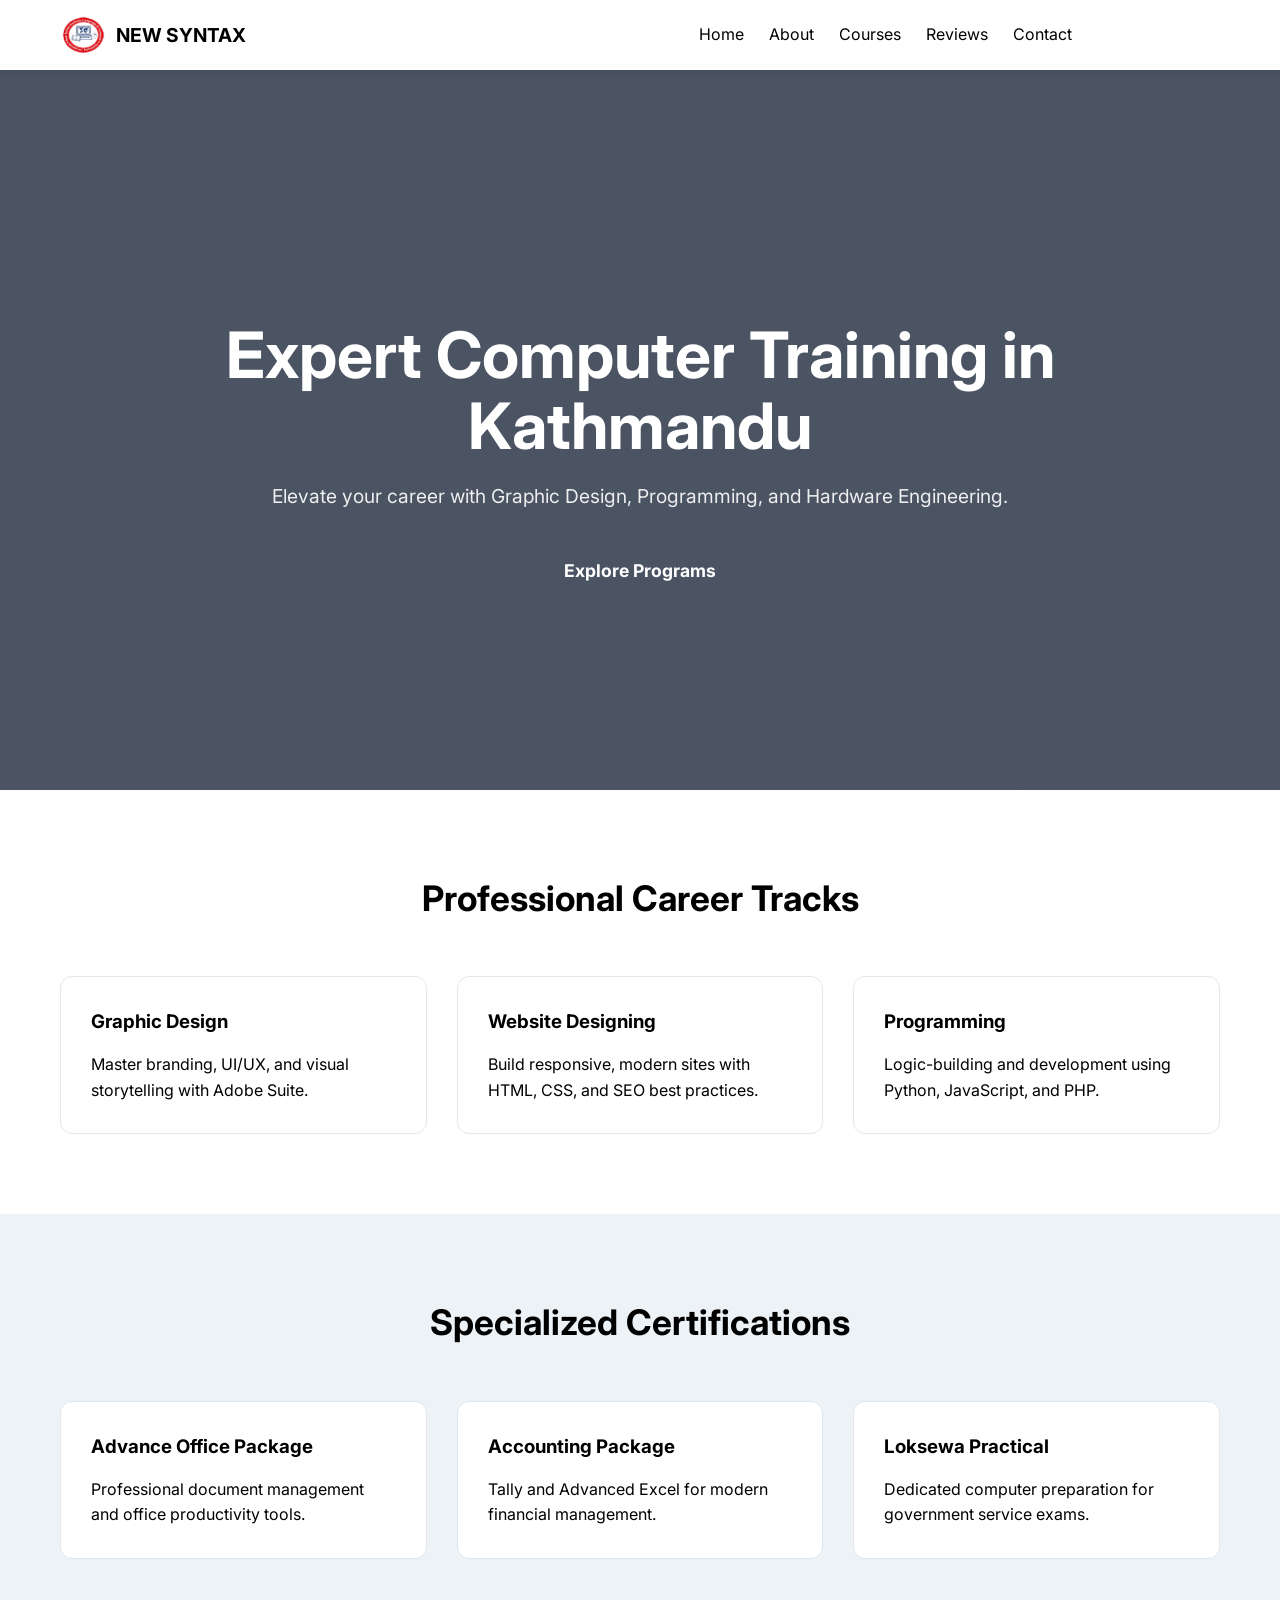
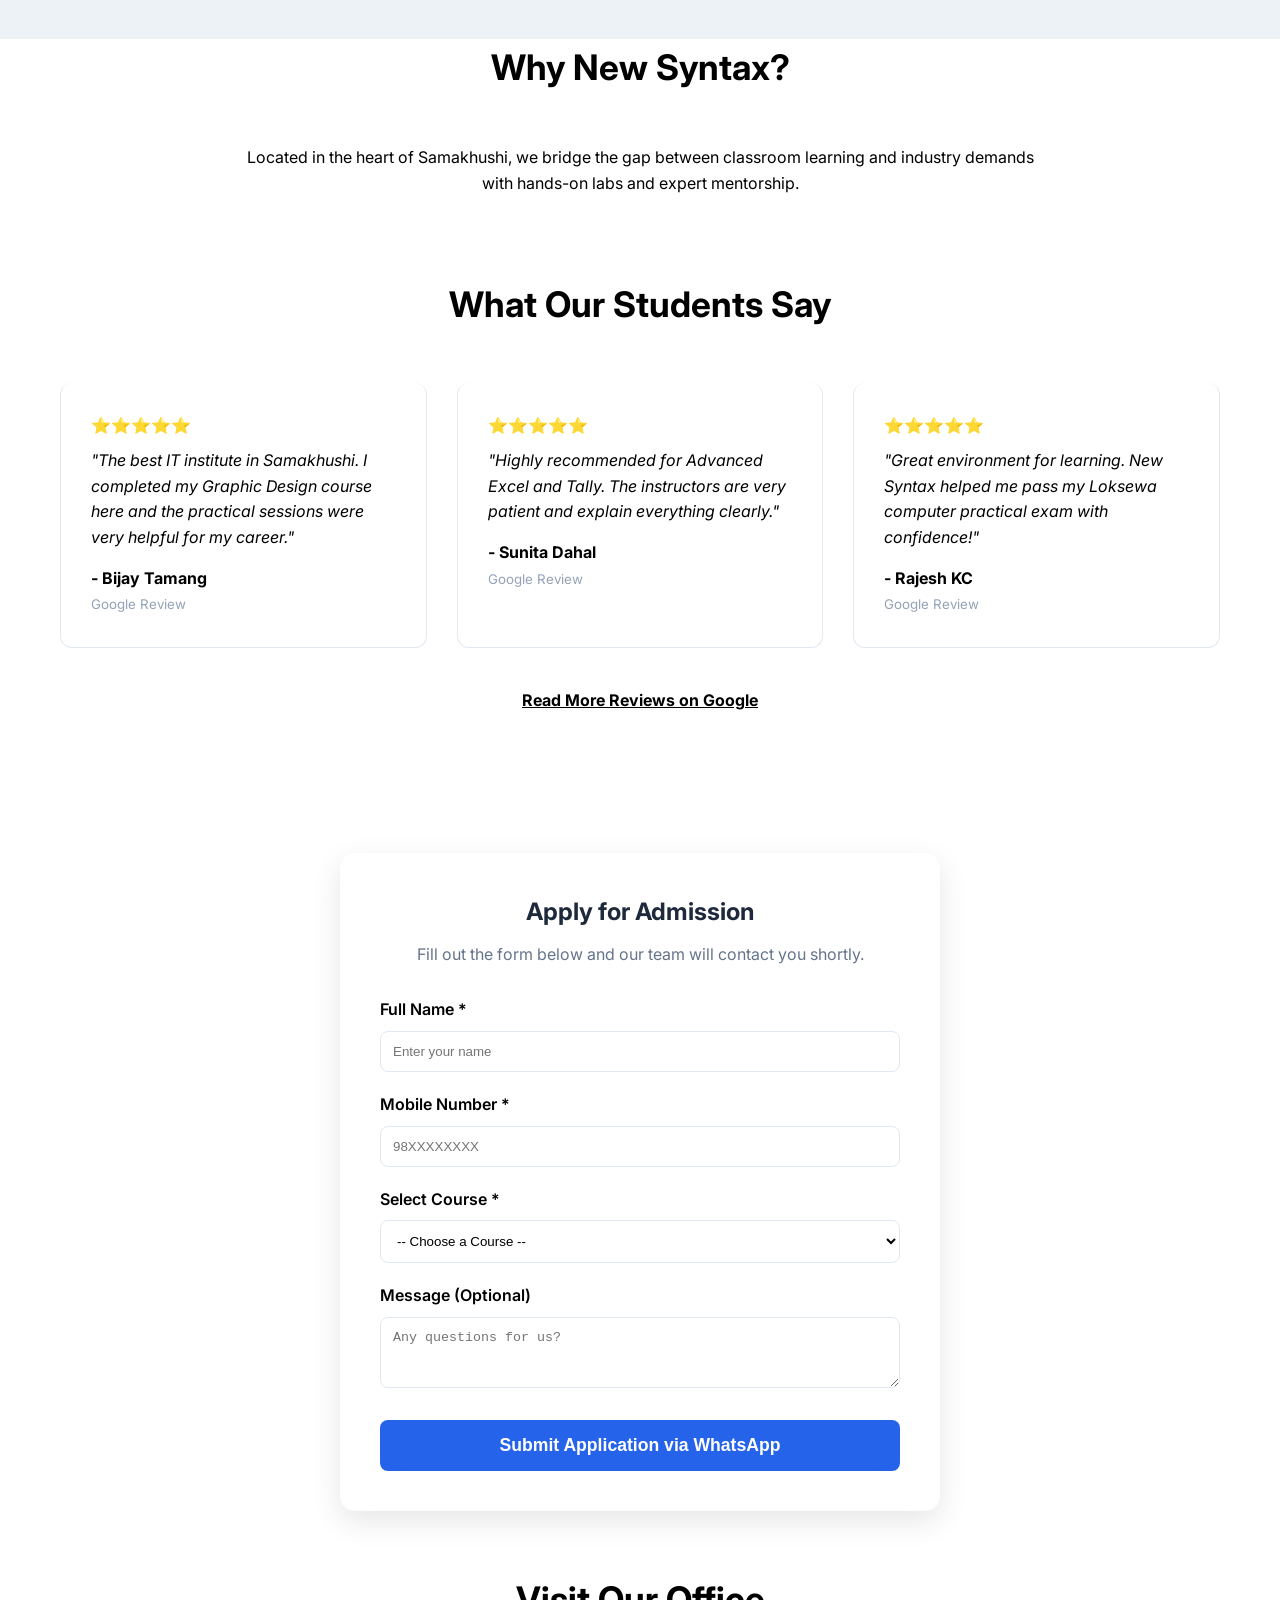
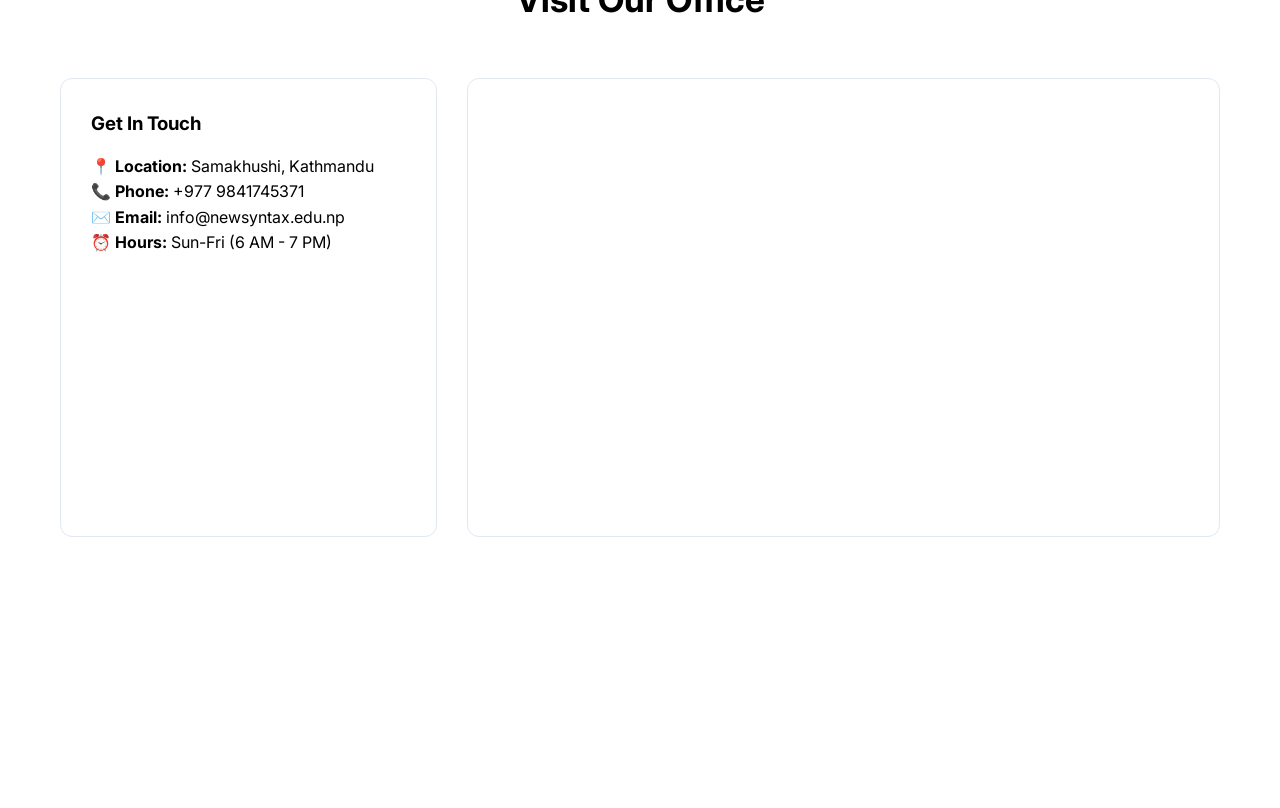
==== index.html @ 21ade95f "Update print statement from 'Hello' to 'Goodbye'" ====
<!DOCTYPE html>
<html lang="en">
<head>
    <meta charset="UTF-8">
    <meta name="viewport" content="width=device-width, initial-scale=1.0">
    
    <title>"New Syntax Institute | Best IT & Computer Training in Kathmandu"</title>
    <meta name="description" content="Master Graphic Design, Programming, and Hardware Engineering at New Syntax Institute, Samakhushi. Kathmandu's leading IT training center for career growth.">
    <meta name="keywords" content="IT Training Kathmandu" and "Computer Institute in Samakhushi.">
    <meta property="og:title" content="New Syntax Institute | Expert IT Training">
    <meta property="og:description" content="Professional IT courses in Samakhushi, Kathmandu. Learn Graphic Design, Programming, Tally, and Advanced Excel with expert mentors at New Syntax Institute.">   <meta property="og:type" content="website">
    <meta property="og:url" content="https://newsyntax.edu.np">

    <link href="https://fonts.googleapis.com/css2?family=Inter:wght@300;400;600;700&display=swap" rel="stylesheet">

    <style>
	<script type="application/ld+json">
    {
      "@context": "https://schema.org",
      "@type": "LocalBusiness",
      "name": "New Syntax Institute",
      "address": {
        "@type": "PostalAddress",
        "streetAddress": "Pandol Marga, 2nd Floor",
        "addressLocality": "Samakhushi, Kathmandu"
      }
    }
    </script>
        /* CSS VARIABLES */
        :root {
            --primary: #2563eb;
            --secondary: #1e293b;
            --accent: #f59e0b;
            --light: #f8fafc;
            --text: #334155;
            --white: #ffffff;
        }

        /* RESET & BASE */
        * { margin: 0; padding: 0; box-sizing: border-box; }
        body { font-family: 'Inter', sans-serif; line-height: 1.6; color: var(--text); background: var(--light); scroll-behavior: smooth; }
        .container { max-width: 1200px; margin: 0 auto; padding: 0 20px; }
        a { text-decoration: none; color: inherit; transition: 0.3s; }
        ul { list-style: none; }
        img { max-width: 100%; height: auto; }

        /* NAVIGATION */
        .navbar { background: rgba(255, 255, 255, 0.95); padding: 15px 0; position: sticky; top: 0; z-index: 1000; box-shadow: 0 2px 10px rgba(0,0,0,0.1); backdrop-filter: blur(10px); }
        .navbar-inner { display: flex; justify-content: space-between; align-items: center; }
        .brand-identity { display: flex; align-items: center; gap: 10px; font-weight: 700; font-size: 1.2rem; color: var(--secondary); }
        .logo-img { height: 40px; }
        .nav-links { display: flex; gap: 25px; align-items: center; }
        .nav-links a:hover { color: var(--primary); }
        .cta-nav { background: var(--primary); color: white !important; padding: 10px 20px; border-radius: 5px; font-weight: 600; }

        /* HERO SECTION */
        .hero { 
            height: 80vh; 
            background: linear-gradient(rgba(30, 41, 59, 0.8), rgba(30, 41, 59, 0.8)), url('hero-bg.jpg') center/cover; 
            display: flex; align-items: center; justify-content: center; text-align: center; color: white;
            padding-top: 60px;
        }
        .hero-content h1 { font-size: clamp(2.5rem, 5vw, 4rem); margin-bottom: 20px; line-height: 1.1; }
        .hero-content p { font-size: 1.2rem; margin-bottom: 30px; opacity: 0.9; }
        .btn-primary { background: var(--primary); color: white; padding: 15px 35px; border-radius: 50px; font-weight: 700; display: inline-block; font-size: 1.1rem; }

        /* SECTION STYLING */
        section { padding: 80px 0; }
        .section-title { text-align: center; font-size: 2.2rem; margin-bottom: 50px; position: relative; color: var(--secondary); }
        .section-title::after { content: ''; width: 60px; height: 4px; background: var(--primary); position: absolute; bottom: -10px; left: 50%; transform: translateX(-50%); }

        /* COURSE GRID */
        .course-grid { display: grid; grid-template-columns: repeat(auto-fit, minmax(300px, 1fr)); gap: 30px; }
        .course-card { background: white; padding: 30px; border-radius: 12px; transition: 0.3s; border: 1px solid #e2e8f0; position: relative; }
        .course-card:hover { transform: translateY(-10px); box-shadow: 0 20px 25px -5px rgba(0,0,0,0.1); border-color: var(--primary); }
        .course-card h3 { margin-bottom: 15px; color: var(--secondary); }
        .featured-badge { position: absolute; top: 15px; right: 15px; background: var(--accent); color: white; font-size: 0.7rem; padding: 4px 10px; border-radius: 20px; font-weight: 700; }

        /* CONTACT & FOOTER */
        .contact-grid { display: grid; grid-template-columns: 1fr 2fr; gap: 30px; }
        .main-footer { background: var(--secondary); color: white; padding: 60px 0 20px; }
        .footer-content { display: grid; grid-template-columns: repeat(auto-fit, minmax(250px, 1fr)); gap: 40px; margin-bottom: 40px; }
        .social-icons { display: flex; gap: 15px; margin-top: 20px; }
        .social-icons a { width: 40px; height: 40px; background: rgba(255,255,255,0.1); display: flex; align-items: center; justify-content: center; border-radius: 50%; }
        .footer-bottom { text-align: center; border-top: 1px solid rgba(255,255,255,0.1); padding-top: 20px; font-size: 0.9rem; }

        /* MOBILE FOOTER (FIXED) */
        .mobile-footer { display: none; position: fixed; bottom: 0; width: 100%; z-index: 999; }
        .footer-btn { flex: 1; text-align: center; padding: 15px; font-weight: 700; color: white; }
        .whatsapp { background: #25d366; }
        .call { background: var(--primary); }

        /* RESPONSIVE DESIGN */
        @media (max-width: 768px) {
            .nav-links { display: none; } /* Hide desktop menu on mobile */
            .contact-grid { grid-template-columns: 1fr; }
            .mobile-footer { display: flex; }
            section { padding: 50px 0; }
            .hero { height: 60vh; }
        }
    </style>
</head>
<body>

    <nav class="navbar">
        <div class="container navbar-inner">
            <a href="/" class="brand-identity">
                <img src="logo.png" alt="New Syntax Institute Logo" class="logo-img">
                <span>NEW SYNTAX</span>
            </a>
            <ul class="nav-links">
                <li><a href="#">Home</a></li>
                <li><a href="#about">About</a></li>
                <li><a href="courses.html">Courses</a></li>
                <li><a href="#reviews">Reviews</a></li>
                <li><a href="#contact">Contact</a></li>
                <li><a href="tel:+9779841745371" class="cta-nav">Enroll Now</a></li>
            </ul>
        </div>
    </nav>

    <header class="hero">
        <div class="container hero-content">
            <h1>Expert Computer Training in Kathmandu</h1>
            <p>Elevate your career with Graphic Design, Programming, and Hardware Engineering.</p>
            <a href="#courses" class="btn-primary">Explore Programs</a>
        </div>
    </header>

    <main>
        <section id="courses">
            <div class="container">
                <h2 class="section-title">Professional Career Tracks</h2>
                <div class="course-grid">
                    <article class="course-card">
                        <h3>Graphic Design</h3>
                        <p>Master branding, UI/UX, and visual storytelling with Adobe Suite.</p>
                    </article>
                    <article class="course-card">
                        <h3>Website Designing</h3>
                        <p>Build responsive, modern sites with HTML, CSS, and SEO best practices.</p>
                    </article>
                    <article class="course-card">
                        <div class="featured-badge">MOST POPULAR</div>
                        <h3>Programming</h3>
                        <p>Logic-building and development using Python, JavaScript, and PHP.</p>
                    </article>
                </div>
            </div>
        </section>

        <section id="specialized" style="background: #edf2f7;">
            <div class="container">
                <h2 class="section-title">Specialized Certifications</h2>
                <div class="course-grid">
                    <article class="course-card">
                        <h3>Advance Office Package</h3>
                        <p>Professional document management and office productivity tools.</p>
                    </article>
                    <article class="course-card">
                        <h3>Accounting Package</h3>
                        <p>Tally and Advanced Excel for modern financial management.</p>
                    </article>
                    <article class="course-card">
                        <h3>Loksewa Practical</h3>
                        <p>Dedicated computer preparation for government service exams.</p>
                    </article>
                </div>
            </div>
        </section>

        <section id="about" class="container">
            <div style="text-align: center; max-width: 800px; margin: 0 auto;">
                <h2 class="section-title">Why New Syntax?</h2>
                <p>Located in the heart of Samakhushi, we bridge the gap between classroom learning and industry demands with hands-on labs and expert mentorship.</p>
            </div>
        </section>
<section id="reviews" style="background: var(--white);">
    <div class="container">
        <h2 class="section-title">What Our Students Say</h2>
        <div class="course-grid">
            <div class="course-card" style="border-top: 4px solid var(--primary);">
                <div style="color: var(--accent); margin-bottom: 10px;">⭐⭐⭐⭐⭐</div>
                <p style="font-style: italic; margin-bottom: 15px;">"The best IT institute in Samakhushi. I completed my Graphic Design course here and the practical sessions were very helpful for my career."</p>
                <h4 style="color: var(--secondary);">- Bijay Tamang</h4>
                <small style="color: #94a3b8;">Google Review</small>
            </div>

            <div class="course-card" style="border-top: 4px solid var(--primary);">
                <div style="color: var(--accent); margin-bottom: 10px;">⭐⭐⭐⭐⭐</div>
                <p style="font-style: italic; margin-bottom: 15px;">"Highly recommended for Advanced Excel and Tally. The instructors are very patient and explain everything clearly."</p>
                <h4 style="color: var(--secondary);">- Sunita Dahal</h4>
                <small style="color: #94a3b8;">Google Review</small>
            </div>

            <div class="course-card" style="border-top: 4px solid var(--primary);">
                <div style="color: var(--accent); margin-bottom: 10px;">⭐⭐⭐⭐⭐</div>
                <p style="font-style: italic; margin-bottom: 15px;">"Great environment for learning. New Syntax helped me pass my Loksewa computer practical exam with confidence!"</p>
                <h4 style="color: var(--secondary);">- Rajesh KC</h4>
                <small style="color: #94a3b8;">Google Review</small>
            </div>
        </div>
        
        <div style="text-align: center; margin-top: 40px;">
            <a href="https://www.google.com/search?q=New+Syntax+Institute+Samakhushi+Reviews" target="_blank" style="color: var(--primary); font-weight: 700; text-decoration: underline;">
                Read More Reviews on Google
            </a>
        </div>
    </div>
</section>
<section id="enroll" class="container" style="padding: 60px 20px;">
    <div style="max-width: 600px; margin: 0 auto; background: #fff; padding: 40px; border-radius: 15px; box-shadow: 0 10px 30px rgba(0,0,0,0.1);">
        <h2 style="text-align: center; color: #1e293b; margin-bottom: 10px;">Apply for Admission</h2>
        <p style="text-align: center; margin-bottom: 30px; color: #64748b;">Fill out the form below and our team will contact you shortly.</p>

        <form id="registrationForm" onsubmit="sendToWhatsApp(event)">
            <div style="margin-bottom: 20px;">
                <label style="display: block; font-weight: 600; margin-bottom: 8px;">Full Name *</label>
                <input type="text" id="studentName" required placeholder="Enter your name" style="width: 100%; padding: 12px; border: 1px solid #e2e8f0; border-radius: 8px; outline: none;">
            </div>

            <div style="margin-bottom: 20px;">
                <label style="display: block; font-weight: 600; margin-bottom: 8px;">Mobile Number *</label>
                <input type="tel" id="studentPhone" required placeholder="98XXXXXXXX" style="width: 100%; padding: 12px; border: 1px solid #e2e8f0; border-radius: 8px; outline: none;">
            </div>

            <div style="margin-bottom: 20px;">
                <label style="display: block; font-weight: 600; margin-bottom: 8px;">Select Course *</label>
                <select id="courseName" required style="width: 100%; padding: 12px; border: 1px solid #e2e8f0; border-radius: 8px; background: #fff; outline: none;">
                    <option value="">-- Choose a Course --</option>
                    <option value="Graphic Design">Graphic Design</option>
                    <option value="Advanced Excel">Advanced Excel</option>
                    <option value="Programming (Python/JS)">Programming (Python/JS)</option>
                    <option value="Hardware & Networking">Hardware & Networking</option>
                    <option value="Tally Prime / Accounting">Tally Prime / Accounting</option>
                    <option value="Loksewa Practical">Loksewa Practical Preparation</option>
                </select>
            </div>

            <div style="margin-bottom: 25px;">
                <label style="display: block; font-weight: 600; margin-bottom: 8px;">Message (Optional)</label>
                <textarea id="studentMessage" rows="3" placeholder="Any questions for us?" style="width: 100%; padding: 12px; border: 1px solid #e2e8f0; border-radius: 8px; outline: none;"></textarea>
            </div>

            <button type="submit" style="width: 100%; background: #2563eb; color: white; padding: 15px; border: none; border-radius: 8px; font-size: 1.1rem; font-weight: 700; cursor: pointer; transition: 0.3s;">
                Submit Application via WhatsApp
            </button>
        </form>
    </div>
</section>

<script>
function sendToWhatsApp(event) {
    event.preventDefault();

    // Your Institute's Phone Number
    const myNumber = "9779841745371";

    // Form Data
    const name = document.getElementById('studentName').value;
    const phone = document.getElementById('studentPhone').value;
    const course = document.getElementById('courseName').value;
    const message = document.getElementById('studentMessage').value;

    // Create WhatsApp Message Format
    const text = `*New Admission Inquiry*%0A%0A` +
                 `*Name:* ${name}%0A` +
                 `*Phone:* ${phone}%0A` +
                 `*Course:* ${course}%0A` +
                 `*Message:* ${message}`;

    // Redirect to WhatsApp
    const url = `https://wa.me/${myNumber}?text=${text}`;
    window.open(url, '_blank').focus();
}
</script>
        <section id="contact" class="container">
            <h2 class="section-title">Visit Our Office</h2>
            <div class="contact-grid">
                <div class="course-card">
                    <h3>Get In Touch</h3>
                    <p><strong>📍 Location:</strong> Samakhushi, Kathmandu</p>
                    <p><strong>📞 Phone:</strong> +977 9841745371</p>
                    <p><strong>✉️ Email:</strong> info@newsyntax.edu.np</p>
                    <p><strong>⏰ Hours:</strong> Sun-Fri (6 AM - 7 PM)</p>
                </div>
                <div class="course-card" style="padding:0; overflow:hidden;">
                    <iframe src="https://www.google.com/maps/embed?pb=!1m18!1m12!1m3!1d3366.114560177444!2d85.3120130752664!3d27.727745776170803!2m3!1f0!2f0!3f0!3m2!1i1024!2i768!4f13.1!3m3!1m2!1s0x39eb19eaf910dd81%3A0xa9c28261b6d3257b!2sNew%20Syntax%20Institute%2C%20IT%20Computer%2C%20Laptop%20%26%20Computer%20Repair%20and%20Training%20Center!5e1!3m2!1sen!2snp!4v1776504619879!5m2!1sen!2snp" width="600" height="450" style="border:0;" allowfullscreen="" loading="lazy" referrerpolicy="no-referrer-when-downgrade"></iframe>
					
                </div>
            </div>
        </section>
    </main>

    <footer class="main-footer">
        <div class="container footer-content">
            <div>
                <h3>NEW SYNTAX INSTITUTE</h3>
                <p>Empowering the next generation of IT professionals through quality education and practical skills.</p>
            </div>
            <div>
                <h3>Quick Links</h3>
                <ul>
                    <li><a href="#about">About Us</a></li>
                    <li><a href="#courses">Our Courses</a></li>
                    <li><a href="#contact">Contact Us</a></li>
                </ul>
            </div>
            <div>
                <h3>Connect</h3>
                <div class="social-icons">
                    <a href="#">FB</a>
                    <a href="#">IG</a>
                    <a href="#">TK</a>
                    <a href="https://wa.me/9779841745371">WA</a>
                </div>
            </div>
        </div>
        <div class="footer-bottom">
            <p>&copy; 2026 New Syntax Institute. Built for Excellence.</p>
        </div>
		
    </footer>
    <div class="mobile-footer">
        <a href="https://wa.me/9779841745371" class="footer-btn whatsapp">WhatsApp</a>
        <a href="tel:+9779841745371" class="footer-btn call">Call Now</a>
    </div>

</body>
</html>
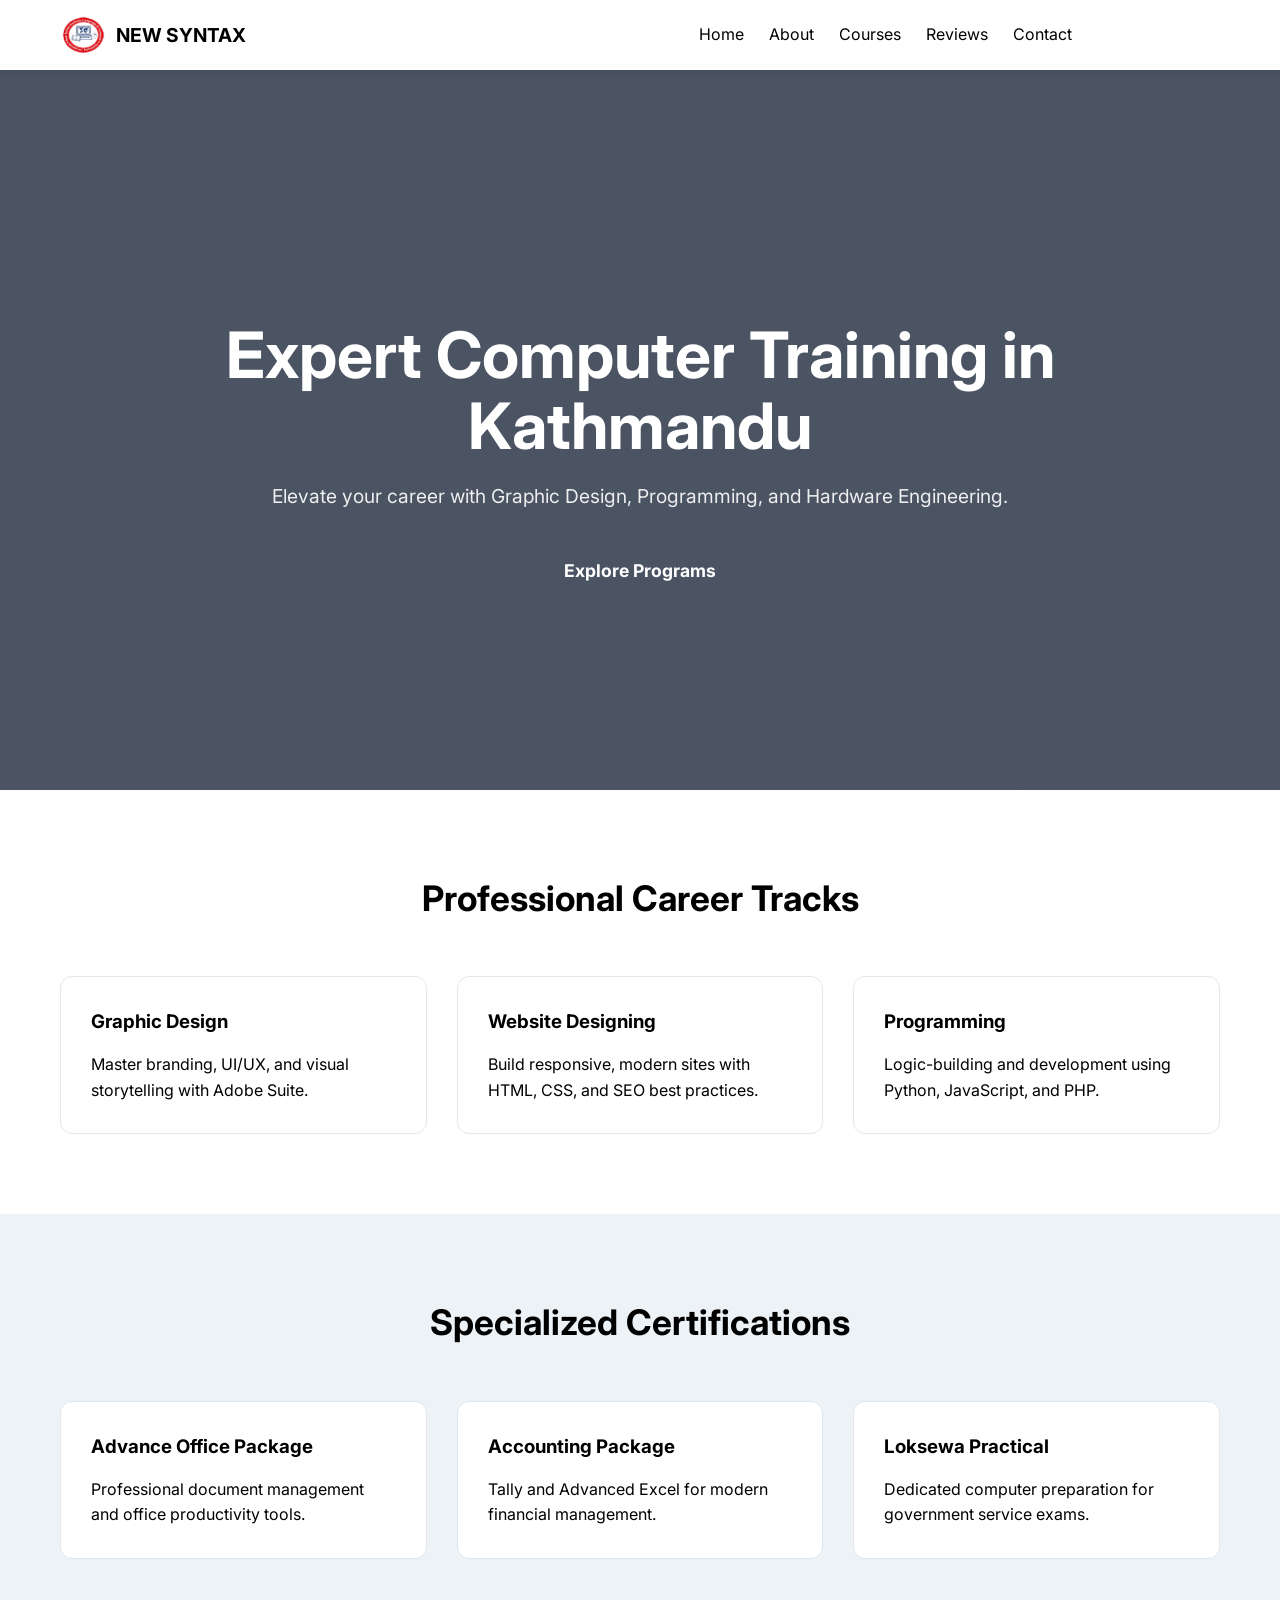
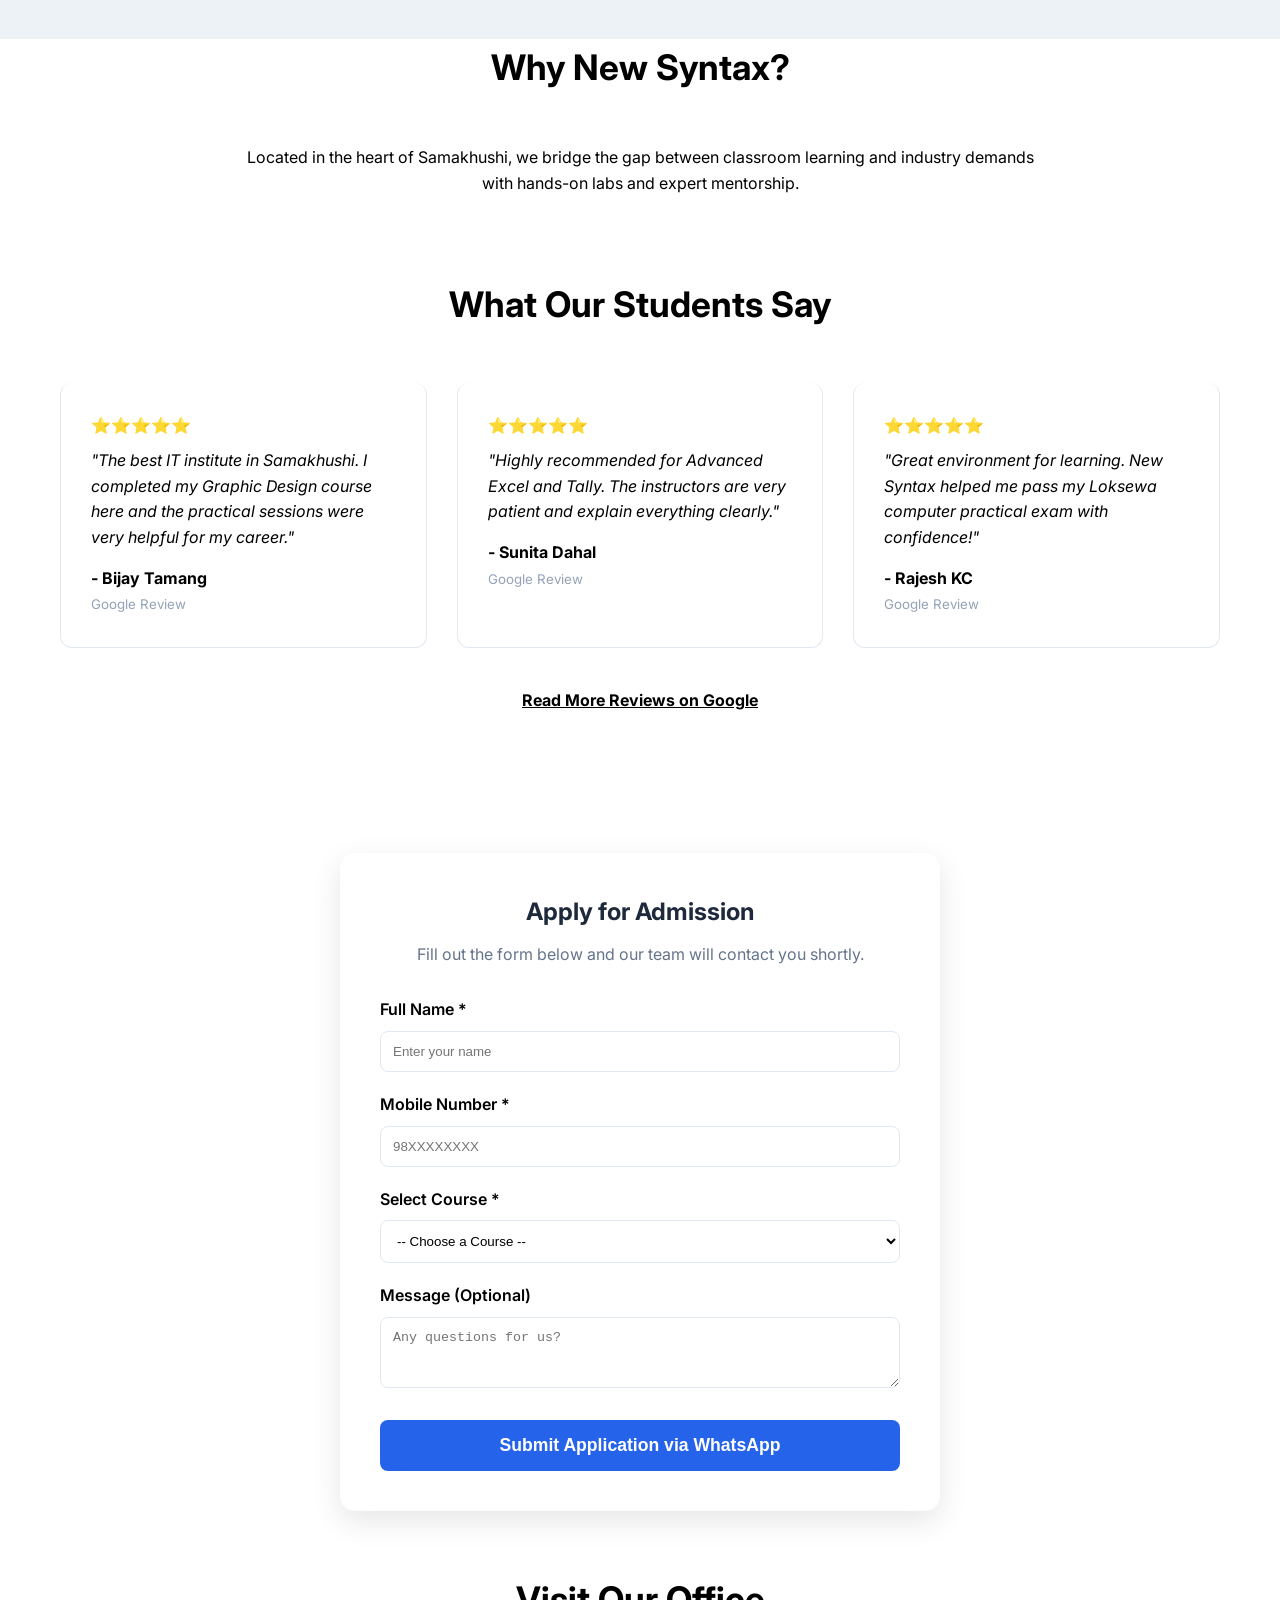
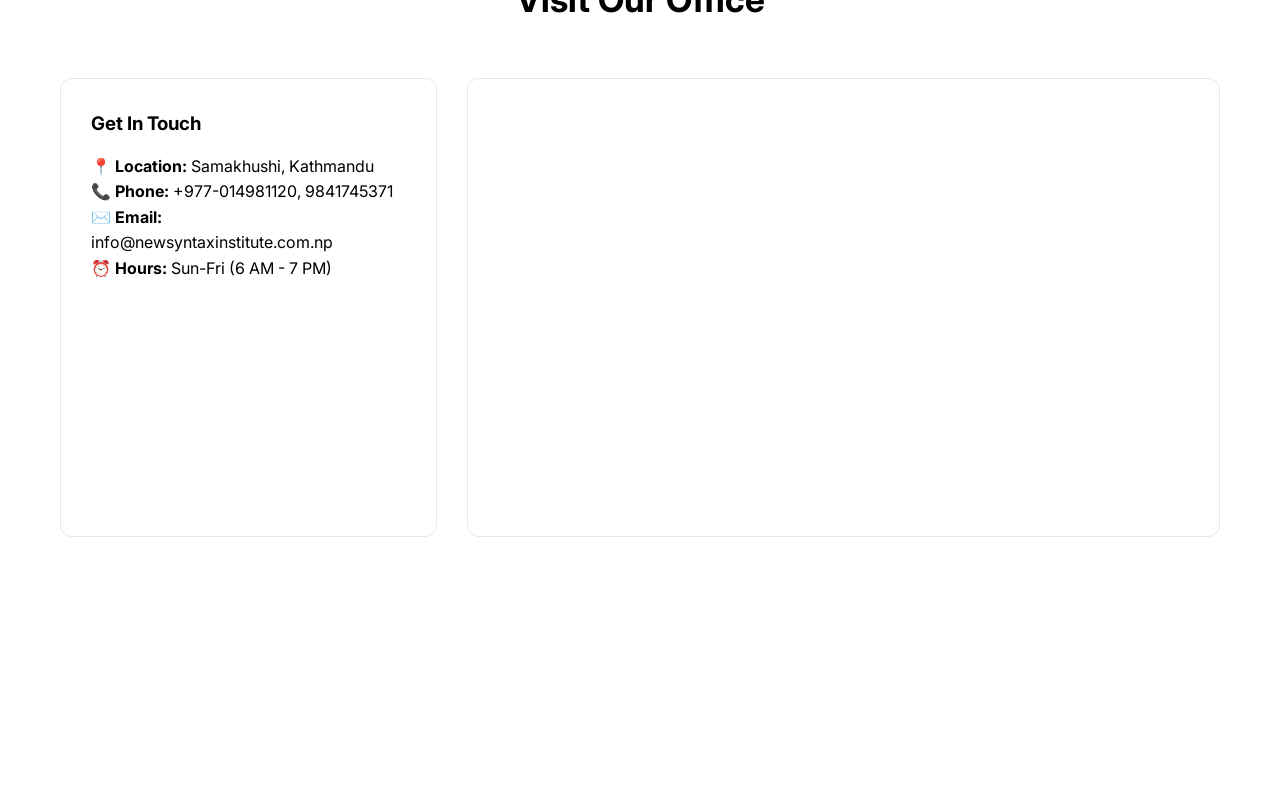
==== commit 1d9a29ce: "Update index.html" ====
--- a/index.html
+++ b/index.html
@@ -283,8 +283,8 @@
                 <div class="course-card">
                     <h3>Get In Touch</h3>
                     <p><strong>📍 Location:</strong> Samakhushi, Kathmandu</p>
-                    <p><strong>📞 Phone:</strong> +977 9841745371</p>
-                    <p><strong>✉️ Email:</strong> info@newsyntax.edu.np</p>
+                    <p><strong>📞 Phone:</strong> +977-014981120, 9841745371</p>
+                    <p><strong>✉️ Email:</strong> info@newsyntaxinstitute.com.np</p>
                     <p><strong>⏰ Hours:</strong> Sun-Fri (6 AM - 7 PM)</p>
                 </div>
                 <div class="course-card" style="padding:0; overflow:hidden;">
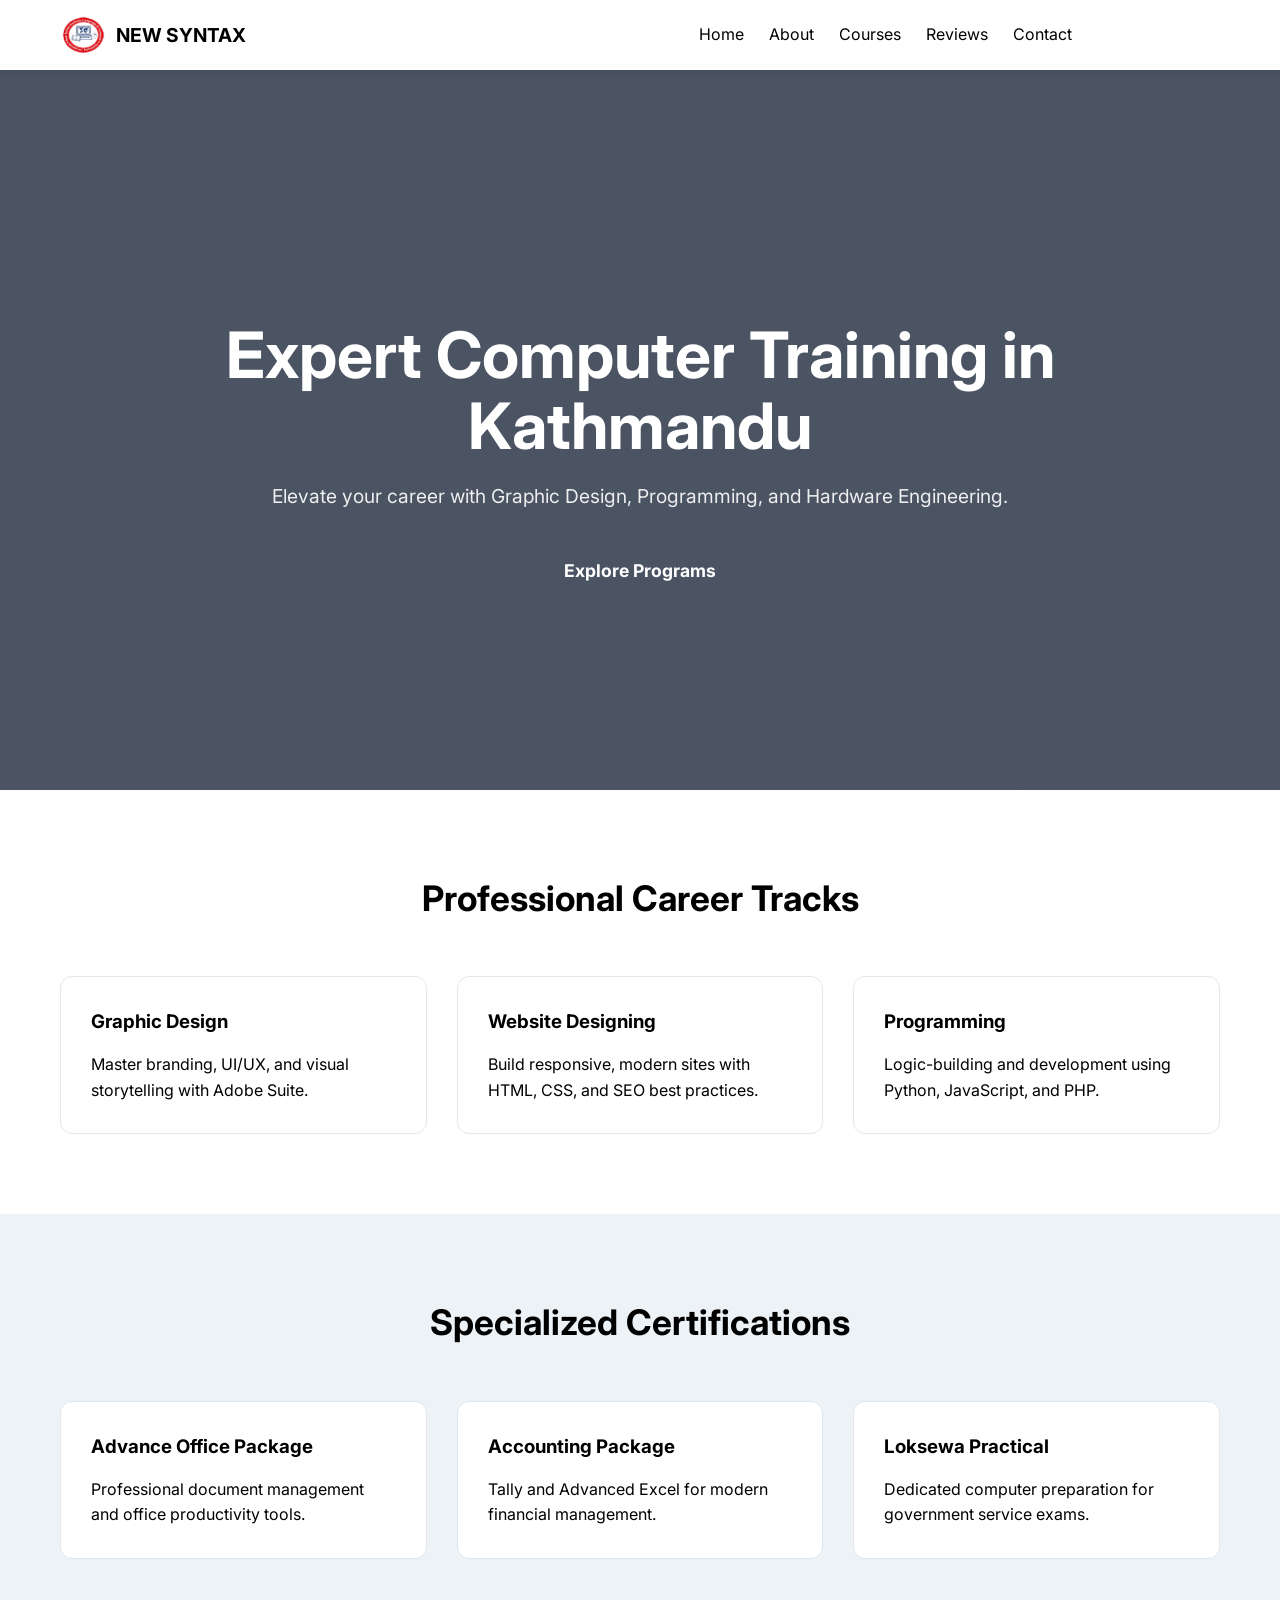
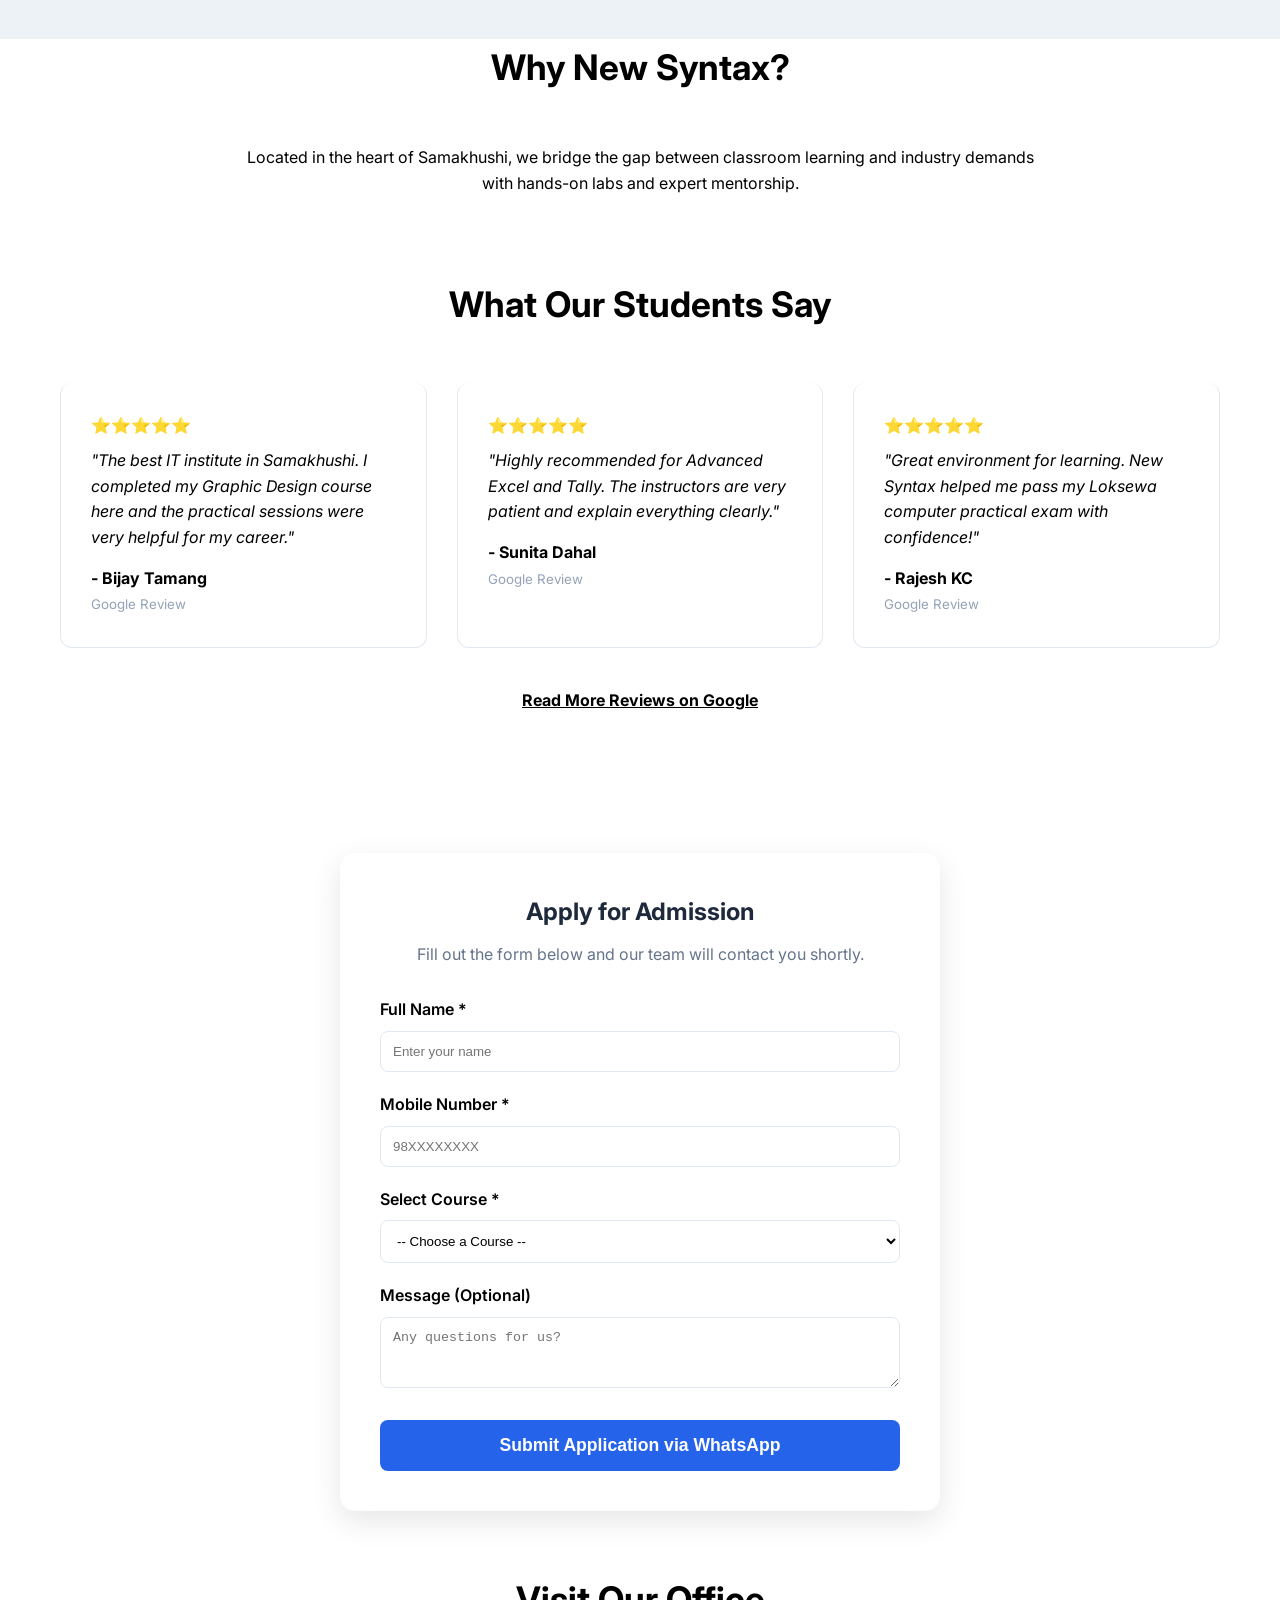
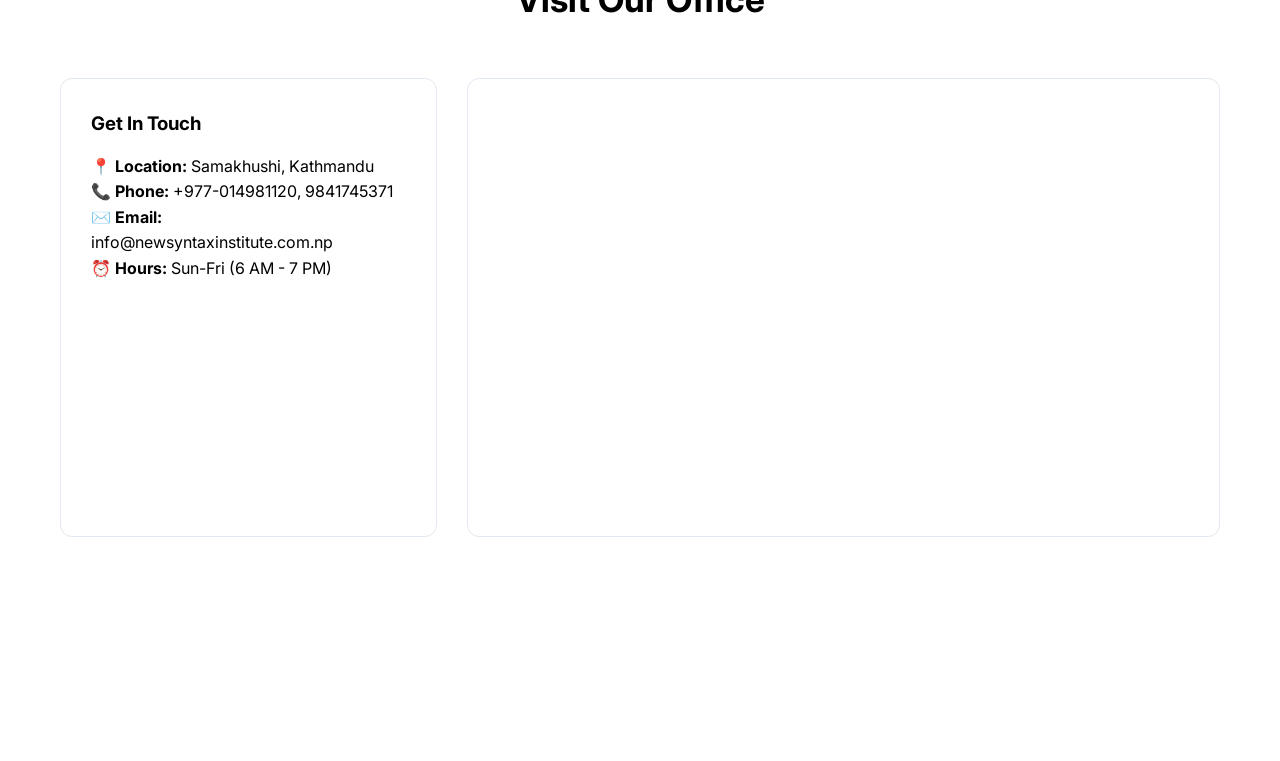
==== commit d40a1e64: "Update print statement from 'Hello' to 'Goodbye'" ====
--- a/index.html
+++ b/index.html
@@ -294,40 +294,38 @@
             </div>
         </section>
     </main>
-
-    <footer class="main-footer">
+<footer class="main-footer">
         <div class="container footer-content">
             <div>
                 <h3>NEW SYNTAX INSTITUTE</h3>
-                <p>Empowering the next generation of IT professionals through quality education and practical skills.</p>
-            </div>
-            <div>
-                <h3>Quick Links</h3>
-                <ul>
-                    <li><a href="#about">About Us</a></li>
-                    <li><a href="#courses">Our Courses</a></li>
-                    <li><a href="#contact">Contact Us</a></li>
-                </ul>
-            </div>
-            <div>
-                <h3>Connect</h3>
-                <div class="social-icons">
-                    <a href="#">FB</a>
-                    <a href="#">IG</a>
-                    <a href="#">TK</a>
-                    <a href="https://wa.me/9779841745371">WA</a>
-                </div>
+                <p>Empowering the next generation of IT professionals.</p>
+            </div>
+            <div class="social-icons">
+                <a href="#">FB</a>
+                <a href="#">IG</a>
+                <a href="https://wa.me/9779841745371">WA</a>
             </div>
         </div>
         <div class="footer-bottom">
-            <p>&copy; 2026 New Syntax Institute. Built for Excellence.</p>
-        </div>
-		
+            <p>© 2026 New Syntax Institute.</p>
+        </div>
     </footer>
+
     <div class="mobile-footer">
         <a href="https://wa.me/9779841745371" class="footer-btn whatsapp">WhatsApp</a>
         <a href="tel:+9779841745371" class="footer-btn call">Call Now</a>
     </div>
 
+    <script>
+    function sendToWhatsApp(event) {
+        event.preventDefault();
+        const myNumber = "9779841745371";
+        const name = document.getElementById('studentName').value;
+        const phone = document.getElementById('studentPhone').value;
+        const course = document.getElementById('courseName').value;
+        const text = `*New Admission Inquiry*%0A%0A*Name:* ${name}%0A*Phone:* ${phone}%0A*Course:* ${course}`;
+        window.open(`https://wa.me/${myNumber}?text=${text}`, '_blank').focus();
+    }
+    </script>
 </body>
 </html>
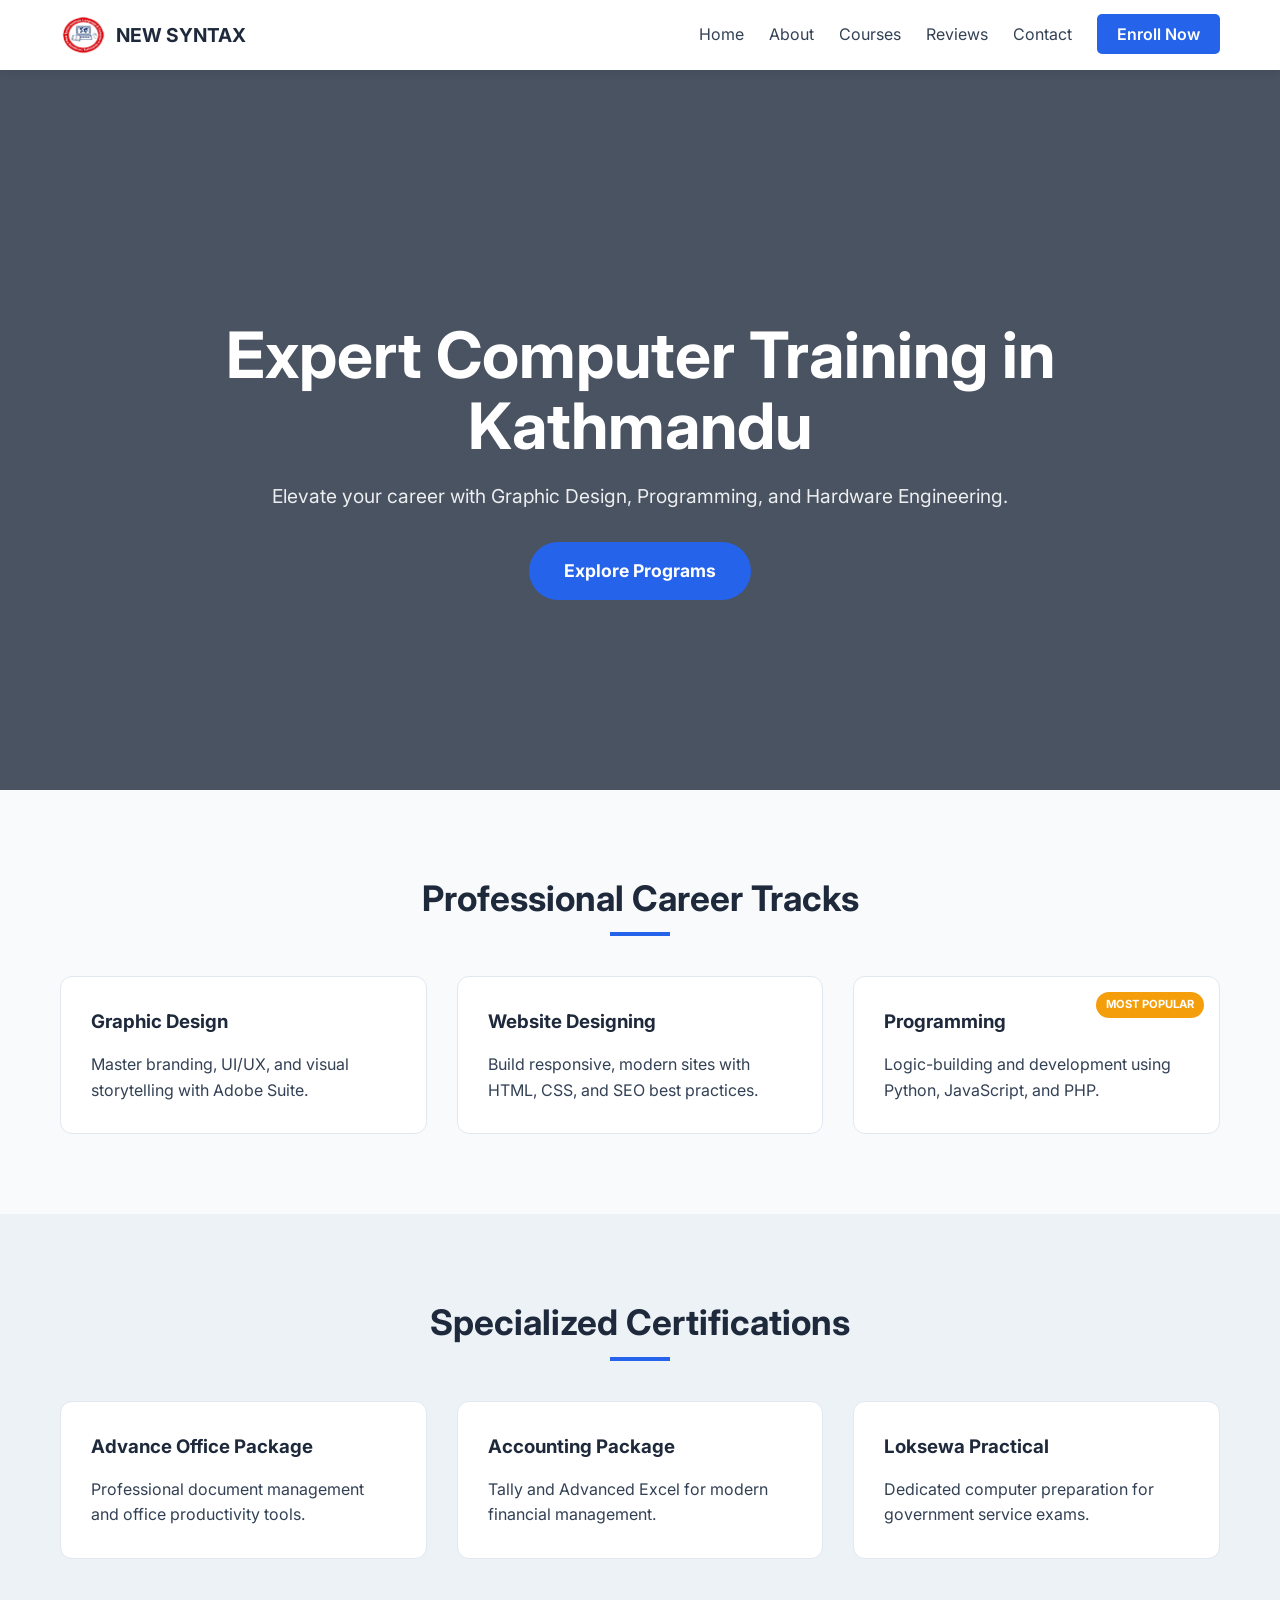
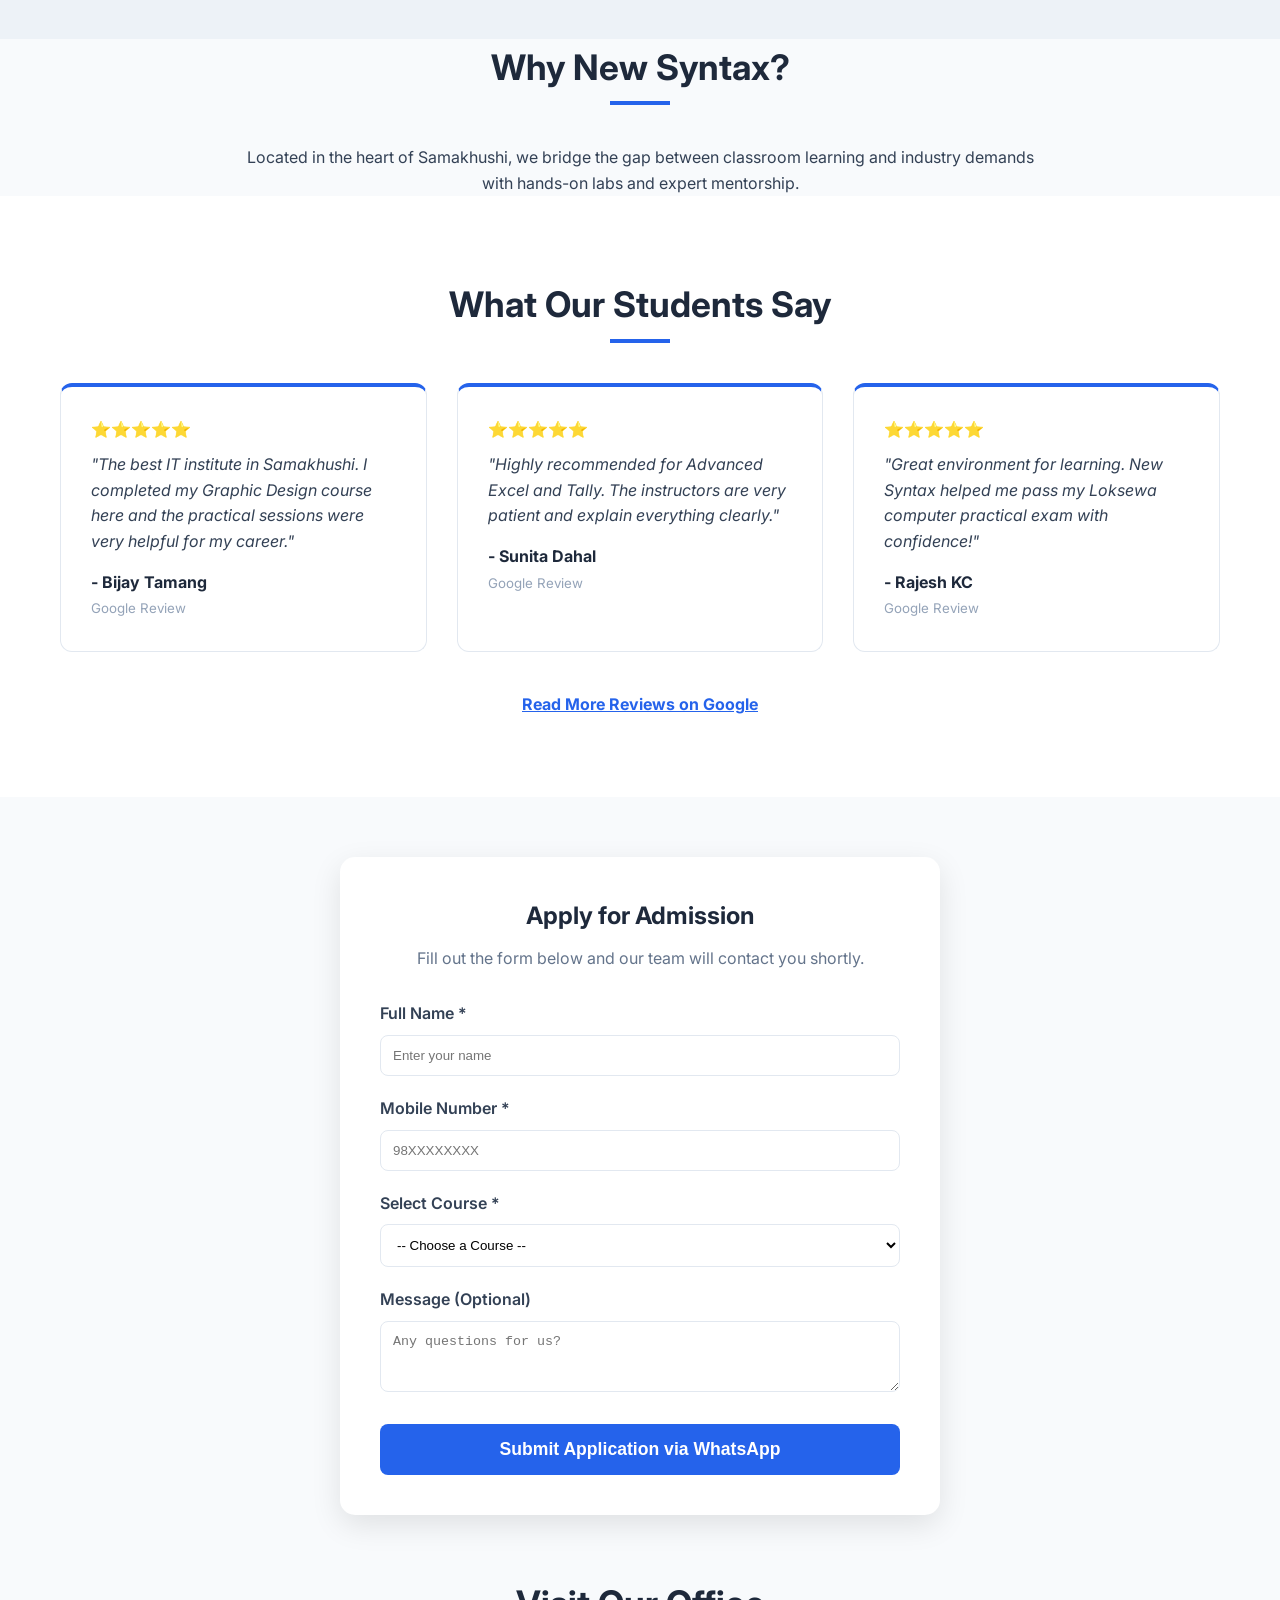
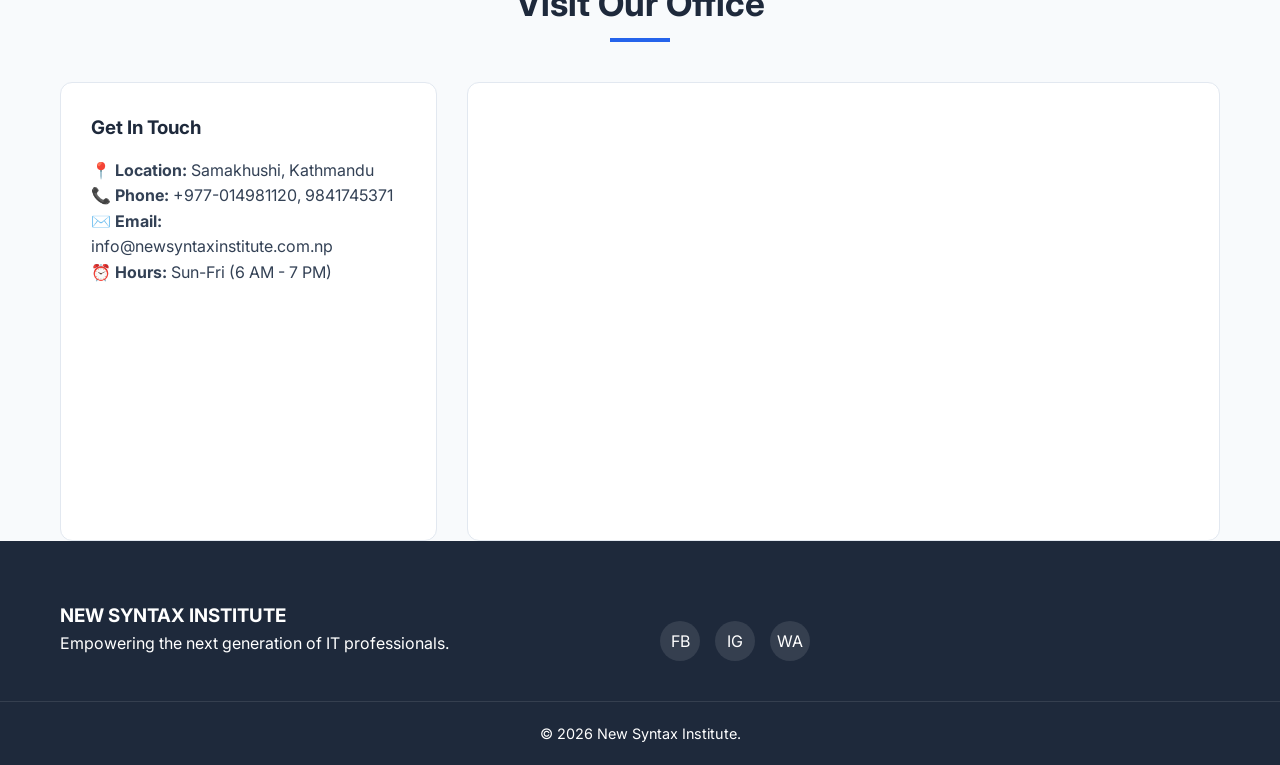
==== commit 7b56030c: "Update print statement from 'Hello' to 'Goodbye'" ====
--- a/index.html
+++ b/index.html
@@ -3,20 +3,6 @@
 
 <!DOCTYPE html>
 <html lang="en">
-<head>
-    <meta charset="UTF-8">
-    <meta name="viewport" content="width=device-width, initial-scale=1.0">
-    
-    <title>"New Syntax Institute | Best IT & Computer Training in Kathmandu"</title>
-    <meta name="description" content="Master Graphic Design, Programming, and Hardware Engineering at New Syntax Institute, Samakhushi. Kathmandu's leading IT training center for career growth.">
-    <meta name="keywords" content="IT Training Kathmandu" and "Computer Institute in Samakhushi.">
-    <meta property="og:title" content="New Syntax Institute | Expert IT Training">
-    <meta property="og:description" content="Professional IT courses in Samakhushi, Kathmandu. Learn Graphic Design, Programming, Tally, and Advanced Excel with expert mentors at New Syntax Institute.">   <meta property="og:type" content="website">
-    <meta property="og:url" content="https://newsyntax.edu.np">
-
-    <link href="https://fonts.googleapis.com/css2?family=Inter:wght@300;400;600;700&display=swap" rel="stylesheet">
-
-    <style>
 	<script type="application/ld+json">
     {
       "@context": "https://schema.org",
@@ -29,6 +15,21 @@
       }
     }
     </script>
+<head>
+    <meta charset="UTF-8">
+    <meta name="viewport" content="width=device-width, initial-scale=1.0">
+    
+    <title>"New Syntax Institute | Best IT & Computer Training in Kathmandu"</title>
+    <meta name="description" content="Master Graphic Design, Programming, and Hardware Engineering at New Syntax Institute, Samakhushi. Kathmandu's leading IT training center for career growth.">
+    <meta name="keywords" content="IT Training in Kathmandu and Computer Institute in Samakhushi.">
+    <meta property="og:title" content="New Syntax Institute | Expert IT Training">
+    <meta property="og:description" content="Professional IT courses in Samakhushi, Kathmandu. Learn Graphic Design, Programming, Tally, and Advanced Excel with expert mentors at New Syntax Institute.">   <meta property="og:type" content="website">
+    <meta property="og:url" content="https://newsyntax.edu.np">
+
+    <link href="https://fonts.googleapis.com/css2?family=Inter:wght@300;400;600;700&display=swap" rel="stylesheet">
+
+    <style>
+	
         /* CSS VARIABLES */
         :root {
             --primary: #2563eb;
@@ -108,7 +109,7 @@
     <nav class="navbar">
         <div class="container navbar-inner">
             <a href="/" class="brand-identity">
-                <img src="logo.png" alt="New Syntax Institute Logo" class="logo-img">
+                <img src="logo.png" alt="New Syntax Institute - Best IT Training Center in Samakhushi Kathmandu" class="logo-img">
                 <span>NEW SYNTAX</span>
             </a>
             <ul class="nav-links">
@@ -288,8 +289,7 @@
                     <p><strong>⏰ Hours:</strong> Sun-Fri (6 AM - 7 PM)</p>
                 </div>
                 <div class="course-card" style="padding:0; overflow:hidden;">
-                    <iframe src="https://www.google.com/maps/embed?pb=!1m18!1m12!1m3!1d3366.114560177444!2d85.3120130752664!3d27.727745776170803!2m3!1f0!2f0!3f0!3m2!1i1024!2i768!4f13.1!3m3!1m2!1s0x39eb19eaf910dd81%3A0xa9c28261b6d3257b!2sNew%20Syntax%20Institute%2C%20IT%20Computer%2C%20Laptop%20%26%20Computer%20Repair%20and%20Training%20Center!5e1!3m2!1sen!2snp!4v1776504619879!5m2!1sen!2snp" width="600" height="450" style="border:0;" allowfullscreen="" loading="lazy" referrerpolicy="no-referrer-when-downgrade"></iframe>
-					
+                    <iframe src="https://www.google.com/maps/embed?pb=!1m18!1m12!1m3!1d28253.289416952317!2d85.2764791743164!3d27.7277458!2m3!1f0!2f0!3f0!3m2!1i1024!2i768!4f13.1!3m3!1m2!1s0x39eb19eaf910dd81%3A0xa9c28261b6d3257b!2sNew%20Syntax%20Institute%2C%20IT%20Computer%2C%20Laptop%20%26%20Computer%20Repair%20and%20Training%20Center!5e0!3m2!1sen!2snp!4v1777462255227!5m2!1sen!2snp" width="600" height="450" style="border:0;" allowfullscreen="" loading="lazy" referrerpolicy="no-referrer-when-downgrade"></iframe>				
                 </div>
             </div>
         </section>
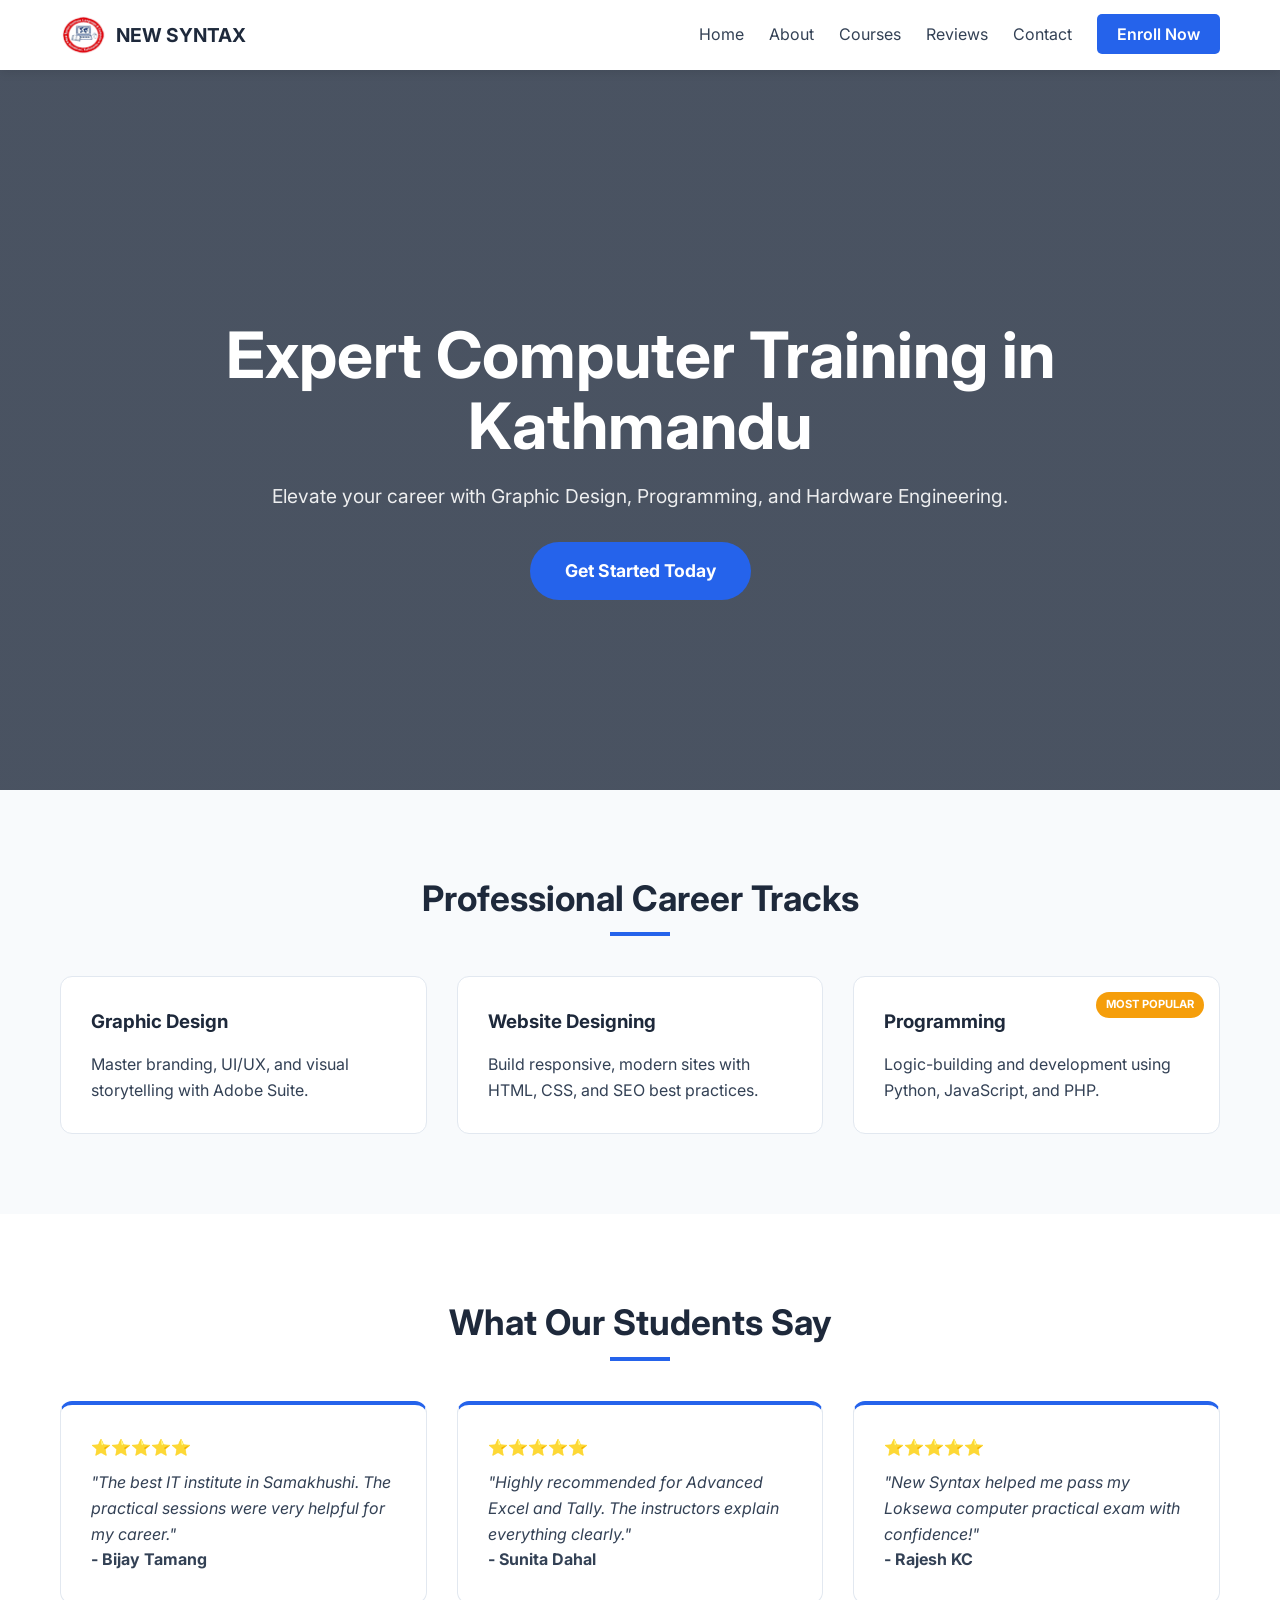
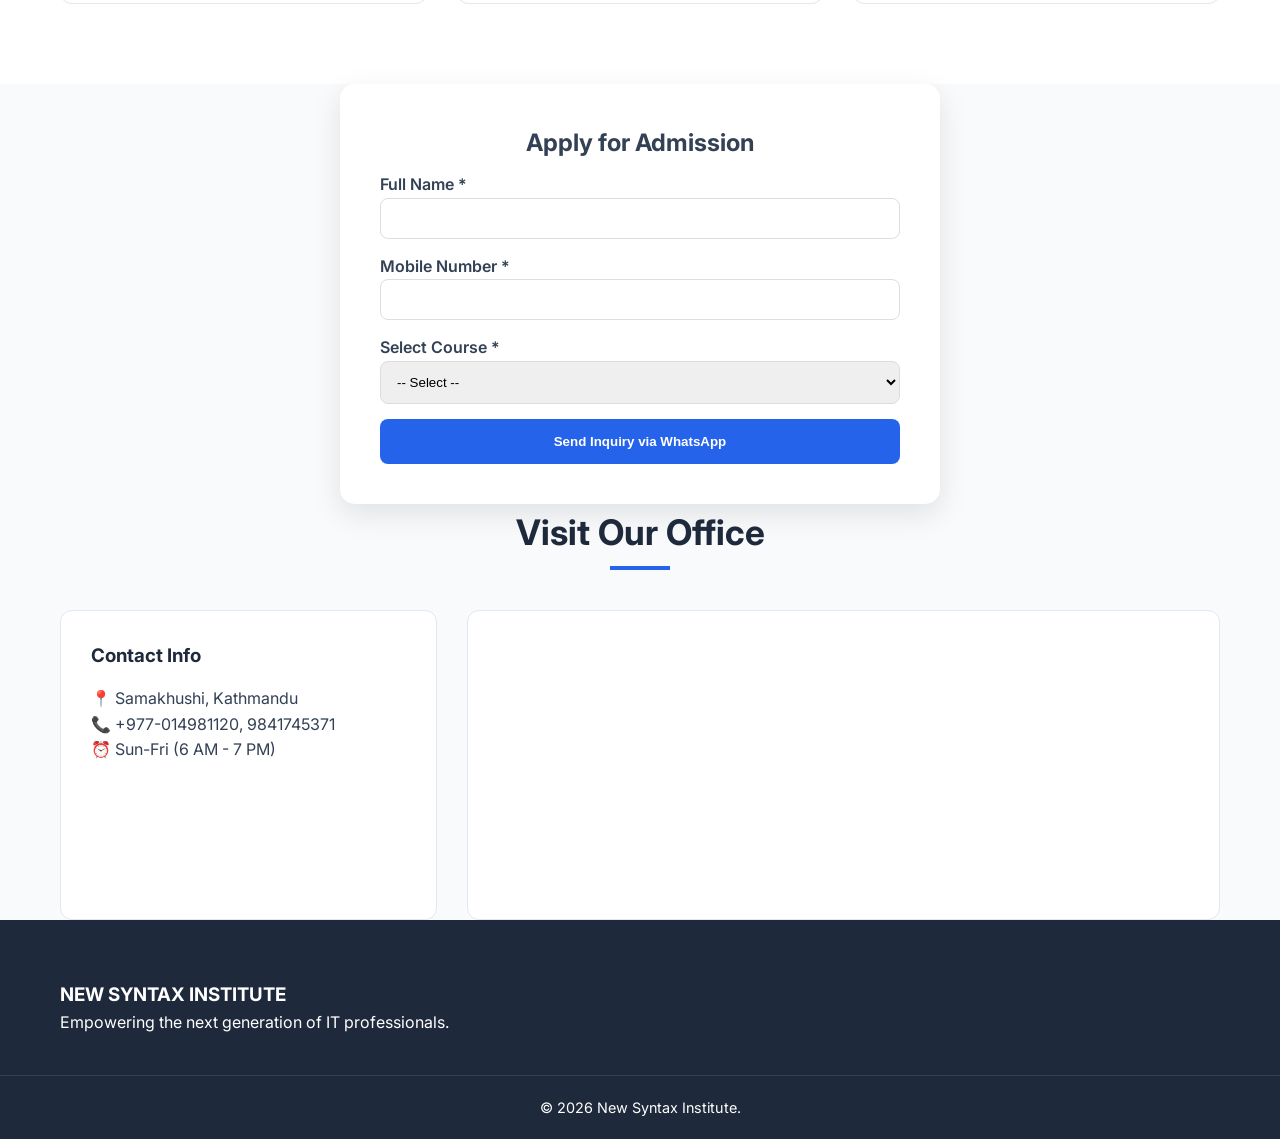
==== commit 880be1c8: "Update index.html" ====
--- a/index.html
+++ b/index.html
@@ -1,36 +1,40 @@
-
-
-
 <!DOCTYPE html>
 <html lang="en">
-	<script type="application/ld+json">
-    {
-      "@context": "https://schema.org",
-      "@type": "LocalBusiness",
-      "name": "New Syntax Institute",
-      "address": {
-        "@type": "PostalAddress",
-        "streetAddress": "Pandol Marga, 2nd Floor",
-        "addressLocality": "Samakhushi, Kathmandu"
-      }
-    }
-    </script>
 <head>
     <meta charset="UTF-8">
     <meta name="viewport" content="width=device-width, initial-scale=1.0">
     
-    <title>"New Syntax Institute | Best IT & Computer Training in Kathmandu"</title>
+    <title>New Syntax Institute | Best IT & Computer Training in Kathmandu</title>
     <meta name="description" content="Master Graphic Design, Programming, and Hardware Engineering at New Syntax Institute, Samakhushi. Kathmandu's leading IT training center for career growth.">
-    <meta name="keywords" content="IT Training in Kathmandu and Computer Institute in Samakhushi.">
-    <meta property="og:title" content="New Syntax Institute | Expert IT Training">
-    <meta property="og:description" content="Professional IT courses in Samakhushi, Kathmandu. Learn Graphic Design, Programming, Tally, and Advanced Excel with expert mentors at New Syntax Institute.">   <meta property="og:type" content="website">
+    <meta name="keywords" content="IT Training Kathmandu, Computer Institute Samakhushi, Graphic Design Nepal, Programming Kathmandu, Tally training Nepal">
+    <link rel="canonical" href="https://newsyntax.edu.np">
+
+    <meta property="og:title" content="New Syntax Institute | Expert IT Training in Samakhushi">
+    <meta property="og:description" content="Professional IT courses in Kathmandu. Learn Graphic Design, Programming, Tally, and Advanced Excel with expert mentors.">
+    <meta property="og:type" content="website">
     <meta property="og:url" content="https://newsyntax.edu.np">
 
     <link href="https://fonts.googleapis.com/css2?family=Inter:wght@300;400;600;700&display=swap" rel="stylesheet">
 
+    <script type="application/ld+json">
+    {
+      "@context": "https://schema.org",
+      "@type": "EducationalOrganization",
+      "name": "New Syntax Institute",
+      "url": "https://newsyntax.edu.np",
+      "address": {
+        "@type": "PostalAddress",
+        "streetAddress": "Pandol Marga, 2nd Floor",
+        "addressLocality": "Samakhushi",
+        "addressRegion": "Kathmandu",
+        "addressCountry": "NP"
+      },
+      "telephone": "+977-9841745371",
+      "openingHours": "Su-Fr 06:00-19:00"
+    }
+    </script>
+
     <style>
-	
-        /* CSS VARIABLES */
         :root {
             --primary: #2563eb;
             --secondary: #1e293b;
@@ -40,7 +44,6 @@
             --white: #ffffff;
         }
 
-        /* RESET & BASE */
         * { margin: 0; padding: 0; box-sizing: border-box; }
         body { font-family: 'Inter', sans-serif; line-height: 1.6; color: var(--text); background: var(--light); scroll-behavior: smooth; }
         .container { max-width: 1200px; margin: 0 auto; padding: 0 20px; }
@@ -68,7 +71,7 @@
         .hero-content p { font-size: 1.2rem; margin-bottom: 30px; opacity: 0.9; }
         .btn-primary { background: var(--primary); color: white; padding: 15px 35px; border-radius: 50px; font-weight: 700; display: inline-block; font-size: 1.1rem; }
 
-        /* SECTION STYLING */
+        /* SECTIONS */
         section { padding: 80px 0; }
         .section-title { text-align: center; font-size: 2.2rem; margin-bottom: 50px; position: relative; color: var(--secondary); }
         .section-title::after { content: ''; width: 60px; height: 4px; background: var(--primary); position: absolute; bottom: -10px; left: 50%; transform: translateX(-50%); }
@@ -80,26 +83,22 @@
         .course-card h3 { margin-bottom: 15px; color: var(--secondary); }
         .featured-badge { position: absolute; top: 15px; right: 15px; background: var(--accent); color: white; font-size: 0.7rem; padding: 4px 10px; border-radius: 20px; font-weight: 700; }
 
-        /* CONTACT & FOOTER */
+        /* FOOTER & CONTACT */
         .contact-grid { display: grid; grid-template-columns: 1fr 2fr; gap: 30px; }
         .main-footer { background: var(--secondary); color: white; padding: 60px 0 20px; }
         .footer-content { display: grid; grid-template-columns: repeat(auto-fit, minmax(250px, 1fr)); gap: 40px; margin-bottom: 40px; }
-        .social-icons { display: flex; gap: 15px; margin-top: 20px; }
-        .social-icons a { width: 40px; height: 40px; background: rgba(255,255,255,0.1); display: flex; align-items: center; justify-content: center; border-radius: 50%; }
         .footer-bottom { text-align: center; border-top: 1px solid rgba(255,255,255,0.1); padding-top: 20px; font-size: 0.9rem; }
-
-        /* MOBILE FOOTER (FIXED) */
+        
+        /* MOBILE STICKY */
         .mobile-footer { display: none; position: fixed; bottom: 0; width: 100%; z-index: 999; }
         .footer-btn { flex: 1; text-align: center; padding: 15px; font-weight: 700; color: white; }
         .whatsapp { background: #25d366; }
         .call { background: var(--primary); }
 
-        /* RESPONSIVE DESIGN */
         @media (max-width: 768px) {
-            .nav-links { display: none; } /* Hide desktop menu on mobile */
+            .nav-links { display: none; }
             .contact-grid { grid-template-columns: 1fr; }
             .mobile-footer { display: flex; }
-            section { padding: 50px 0; }
             .hero { height: 60vh; }
         }
     </style>
@@ -109,13 +108,13 @@
     <nav class="navbar">
         <div class="container navbar-inner">
             <a href="/" class="brand-identity">
-                <img src="logo.png" alt="New Syntax Institute - Best IT Training Center in Samakhushi Kathmandu" class="logo-img">
+                <img src="logo.png" alt="New Syntax Institute Logo - Samakhushi Kathmandu" class="logo-img">
                 <span>NEW SYNTAX</span>
             </a>
             <ul class="nav-links">
                 <li><a href="#">Home</a></li>
                 <li><a href="#about">About</a></li>
-                <li><a href="courses.html">Courses</a></li>
+                <li><a href="#courses">Courses</a></li>
                 <li><a href="#reviews">Reviews</a></li>
                 <li><a href="#contact">Contact</a></li>
                 <li><a href="tel:+9779841745371" class="cta-nav">Enroll Now</a></li>
@@ -127,7 +126,7 @@
         <div class="container hero-content">
             <h1>Expert Computer Training in Kathmandu</h1>
             <p>Elevate your career with Graphic Design, Programming, and Hardware Engineering.</p>
-            <a href="#courses" class="btn-primary">Explore Programs</a>
+            <a href="#enroll" class="btn-primary">Get Started Today</a>
         </div>
     </header>
 
@@ -153,157 +152,80 @@
             </div>
         </section>
 
-        <section id="specialized" style="background: #edf2f7;">
+        <section id="reviews" style="background: var(--white);">
             <div class="container">
-                <h2 class="section-title">Specialized Certifications</h2>
+                <h2 class="section-title">What Our Students Say</h2>
                 <div class="course-grid">
-                    <article class="course-card">
-                        <h3>Advance Office Package</h3>
-                        <p>Professional document management and office productivity tools.</p>
-                    </article>
-                    <article class="course-card">
-                        <h3>Accounting Package</h3>
-                        <p>Tally and Advanced Excel for modern financial management.</p>
-                    </article>
-                    <article class="course-card">
-                        <h3>Loksewa Practical</h3>
-                        <p>Dedicated computer preparation for government service exams.</p>
-                    </article>
-                </div>
-            </div>
-        </section>
-
-        <section id="about" class="container">
-            <div style="text-align: center; max-width: 800px; margin: 0 auto;">
-                <h2 class="section-title">Why New Syntax?</h2>
-                <p>Located in the heart of Samakhushi, we bridge the gap between classroom learning and industry demands with hands-on labs and expert mentorship.</p>
-            </div>
-        </section>
-<section id="reviews" style="background: var(--white);">
-    <div class="container">
-        <h2 class="section-title">What Our Students Say</h2>
-        <div class="course-grid">
-            <div class="course-card" style="border-top: 4px solid var(--primary);">
-                <div style="color: var(--accent); margin-bottom: 10px;">⭐⭐⭐⭐⭐</div>
-                <p style="font-style: italic; margin-bottom: 15px;">"The best IT institute in Samakhushi. I completed my Graphic Design course here and the practical sessions were very helpful for my career."</p>
-                <h4 style="color: var(--secondary);">- Bijay Tamang</h4>
-                <small style="color: #94a3b8;">Google Review</small>
-            </div>
-
-            <div class="course-card" style="border-top: 4px solid var(--primary);">
-                <div style="color: var(--accent); margin-bottom: 10px;">⭐⭐⭐⭐⭐</div>
-                <p style="font-style: italic; margin-bottom: 15px;">"Highly recommended for Advanced Excel and Tally. The instructors are very patient and explain everything clearly."</p>
-                <h4 style="color: var(--secondary);">- Sunita Dahal</h4>
-                <small style="color: #94a3b8;">Google Review</small>
-            </div>
-
-            <div class="course-card" style="border-top: 4px solid var(--primary);">
-                <div style="color: var(--accent); margin-bottom: 10px;">⭐⭐⭐⭐⭐</div>
-                <p style="font-style: italic; margin-bottom: 15px;">"Great environment for learning. New Syntax helped me pass my Loksewa computer practical exam with confidence!"</p>
-                <h4 style="color: var(--secondary);">- Rajesh KC</h4>
-                <small style="color: #94a3b8;">Google Review</small>
-            </div>
-        </div>
-        
-        <div style="text-align: center; margin-top: 40px;">
-            <a href="https://www.google.com/search?q=New+Syntax+Institute+Samakhushi+Reviews" target="_blank" style="color: var(--primary); font-weight: 700; text-decoration: underline;">
-                Read More Reviews on Google
-            </a>
-        </div>
-    </div>
-</section>
-<section id="enroll" class="container" style="padding: 60px 20px;">
-    <div style="max-width: 600px; margin: 0 auto; background: #fff; padding: 40px; border-radius: 15px; box-shadow: 0 10px 30px rgba(0,0,0,0.1);">
-        <h2 style="text-align: center; color: #1e293b; margin-bottom: 10px;">Apply for Admission</h2>
-        <p style="text-align: center; margin-bottom: 30px; color: #64748b;">Fill out the form below and our team will contact you shortly.</p>
-
-        <form id="registrationForm" onsubmit="sendToWhatsApp(event)">
-            <div style="margin-bottom: 20px;">
-                <label style="display: block; font-weight: 600; margin-bottom: 8px;">Full Name *</label>
-                <input type="text" id="studentName" required placeholder="Enter your name" style="width: 100%; padding: 12px; border: 1px solid #e2e8f0; border-radius: 8px; outline: none;">
-            </div>
-
-            <div style="margin-bottom: 20px;">
-                <label style="display: block; font-weight: 600; margin-bottom: 8px;">Mobile Number *</label>
-                <input type="tel" id="studentPhone" required placeholder="98XXXXXXXX" style="width: 100%; padding: 12px; border: 1px solid #e2e8f0; border-radius: 8px; outline: none;">
-            </div>
-
-            <div style="margin-bottom: 20px;">
-                <label style="display: block; font-weight: 600; margin-bottom: 8px;">Select Course *</label>
-                <select id="courseName" required style="width: 100%; padding: 12px; border: 1px solid #e2e8f0; border-radius: 8px; background: #fff; outline: none;">
-                    <option value="">-- Choose a Course --</option>
-                    <option value="Graphic Design">Graphic Design</option>
-                    <option value="Advanced Excel">Advanced Excel</option>
-                    <option value="Programming (Python/JS)">Programming (Python/JS)</option>
-                    <option value="Hardware & Networking">Hardware & Networking</option>
-                    <option value="Tally Prime / Accounting">Tally Prime / Accounting</option>
-                    <option value="Loksewa Practical">Loksewa Practical Preparation</option>
-                </select>
-            </div>
-
-            <div style="margin-bottom: 25px;">
-                <label style="display: block; font-weight: 600; margin-bottom: 8px;">Message (Optional)</label>
-                <textarea id="studentMessage" rows="3" placeholder="Any questions for us?" style="width: 100%; padding: 12px; border: 1px solid #e2e8f0; border-radius: 8px; outline: none;"></textarea>
-            </div>
-
-            <button type="submit" style="width: 100%; background: #2563eb; color: white; padding: 15px; border: none; border-radius: 8px; font-size: 1.1rem; font-weight: 700; cursor: pointer; transition: 0.3s;">
-                Submit Application via WhatsApp
-            </button>
-        </form>
-    </div>
-</section>
-
-<script>
-function sendToWhatsApp(event) {
-    event.preventDefault();
-
-    // Your Institute's Phone Number
-    const myNumber = "9779841745371";
-
-    // Form Data
-    const name = document.getElementById('studentName').value;
-    const phone = document.getElementById('studentPhone').value;
-    const course = document.getElementById('courseName').value;
-    const message = document.getElementById('studentMessage').value;
-
-    // Create WhatsApp Message Format
-    const text = `*New Admission Inquiry*%0A%0A` +
-                 `*Name:* ${name}%0A` +
-                 `*Phone:* ${phone}%0A` +
-                 `*Course:* ${course}%0A` +
-                 `*Message:* ${message}`;
-
-    // Redirect to WhatsApp
-    const url = `https://wa.me/${myNumber}?text=${text}`;
-    window.open(url, '_blank').focus();
-}
-</script>
+                    <div class="course-card" style="border-top: 4px solid var(--primary);">
+                        <div style="color: var(--accent); margin-bottom: 10px;">⭐⭐⭐⭐⭐</div>
+                        <p><em>"The best IT institute in Samakhushi. The practical sessions were very helpful for my career."</em></p>
+                        <h4>- Bijay Tamang</h4>
+                    </div>
+                    <div class="course-card" style="border-top: 4px solid var(--primary);">
+                        <div style="color: var(--accent); margin-bottom: 10px;">⭐⭐⭐⭐⭐</div>
+                        <p><em>"Highly recommended for Advanced Excel and Tally. The instructors explain everything clearly."</em></p>
+                        <h4>- Sunita Dahal</h4>
+                    </div>
+                    <div class="course-card" style="border-top: 4px solid var(--primary);">
+                        <div style="color: var(--accent); margin-bottom: 10px;">⭐⭐⭐⭐⭐</div>
+                        <p><em>"New Syntax helped me pass my Loksewa computer practical exam with confidence!"</em></p>
+                        <h4>- Rajesh KC</h4>
+                    </div>
+                </div>
+            </div>
+        </section>
+
+        <section id="enroll" class="container">
+            <div style="max-width: 600px; margin: 0 auto; background: #fff; padding: 40px; border-radius: 15px; box-shadow: 0 10px 30px rgba(0,0,0,0.1);">
+                <h2 style="text-align: center; margin-bottom: 10px;">Apply for Admission</h2>
+                <form id="registrationForm" onsubmit="sendToWhatsApp(event)">
+                    <div style="margin-bottom: 15px;">
+                        <label style="display: block; font-weight: 600;">Full Name *</label>
+                        <input type="text" id="studentName" required style="width: 100%; padding: 12px; border: 1px solid #ddd; border-radius: 8px;">
+                    </div>
+                    <div style="margin-bottom: 15px;">
+                        <label style="display: block; font-weight: 600;">Mobile Number *</label>
+                        <input type="tel" id="studentPhone" required style="width: 100%; padding: 12px; border: 1px solid #ddd; border-radius: 8px;">
+                    </div>
+                    <div style="margin-bottom: 15px;">
+                        <label style="display: block; font-weight: 600;">Select Course *</label>
+                        <select id="courseName" required style="width: 100%; padding: 12px; border: 1px solid #ddd; border-radius: 8px;">
+                            <option value="">-- Select --</option>
+                            <option value="Graphic Design">Graphic Design</option>
+                            <option value="Advanced Excel">Advanced Excel</option>
+                            <option value="Programming">Programming</option>
+                            <option value="Tally">Tally / Accounting</option>
+                            <option value="Loksewa">Loksewa Practical</option>
+                        </select>
+                    </div>
+                    <button type="submit" style="width: 100%; background: #2563eb; color: white; padding: 15px; border: none; border-radius: 8px; font-weight: 700; cursor: pointer;">
+                        Send Inquiry via WhatsApp
+                    </button>
+                </form>
+            </div>
+        </section>
+
         <section id="contact" class="container">
             <h2 class="section-title">Visit Our Office</h2>
             <div class="contact-grid">
                 <div class="course-card">
-                    <h3>Get In Touch</h3>
-                    <p><strong>📍 Location:</strong> Samakhushi, Kathmandu</p>
-                    <p><strong>📞 Phone:</strong> +977-014981120, 9841745371</p>
-                    <p><strong>✉️ Email:</strong> info@newsyntaxinstitute.com.np</p>
-                    <p><strong>⏰ Hours:</strong> Sun-Fri (6 AM - 7 PM)</p>
+                    <h3>Contact Info</h3>
+                    <p>📍 Samakhushi, Kathmandu</p>
+                    <p>📞 +977-014981120, 9841745371</p>
+                    <p>⏰ Sun-Fri (6 AM - 7 PM)</p>
                 </div>
                 <div class="course-card" style="padding:0; overflow:hidden;">
-                    <iframe src="https://www.google.com/maps/embed?pb=!1m18!1m12!1m3!1d28253.289416952317!2d85.2764791743164!3d27.7277458!2m3!1f0!2f0!3f0!3m2!1i1024!2i768!4f13.1!3m3!1m2!1s0x39eb19eaf910dd81%3A0xa9c28261b6d3257b!2sNew%20Syntax%20Institute%2C%20IT%20Computer%2C%20Laptop%20%26%20Computer%20Repair%20and%20Training%20Center!5e0!3m2!1sen!2snp!4v1777462255227!5m2!1sen!2snp" width="600" height="450" style="border:0;" allowfullscreen="" loading="lazy" referrerpolicy="no-referrer-when-downgrade"></iframe>				
+                    <iframe src="https://www.google.com/maps/embed?pb=YOUR_REAL_EMBED_URL" width="100%" height="300" style="border:0;" allowfullscreen="" loading="lazy"></iframe>
                 </div>
             </div>
         </section>
     </main>
-<footer class="main-footer">
+
+    <footer class="main-footer">
         <div class="container footer-content">
             <div>
                 <h3>NEW SYNTAX INSTITUTE</h3>
                 <p>Empowering the next generation of IT professionals.</p>
-            </div>
-            <div class="social-icons">
-                <a href="#">FB</a>
-                <a href="#">IG</a>
-                <a href="https://wa.me/9779841745371">WA</a>
             </div>
         </div>
         <div class="footer-bottom">
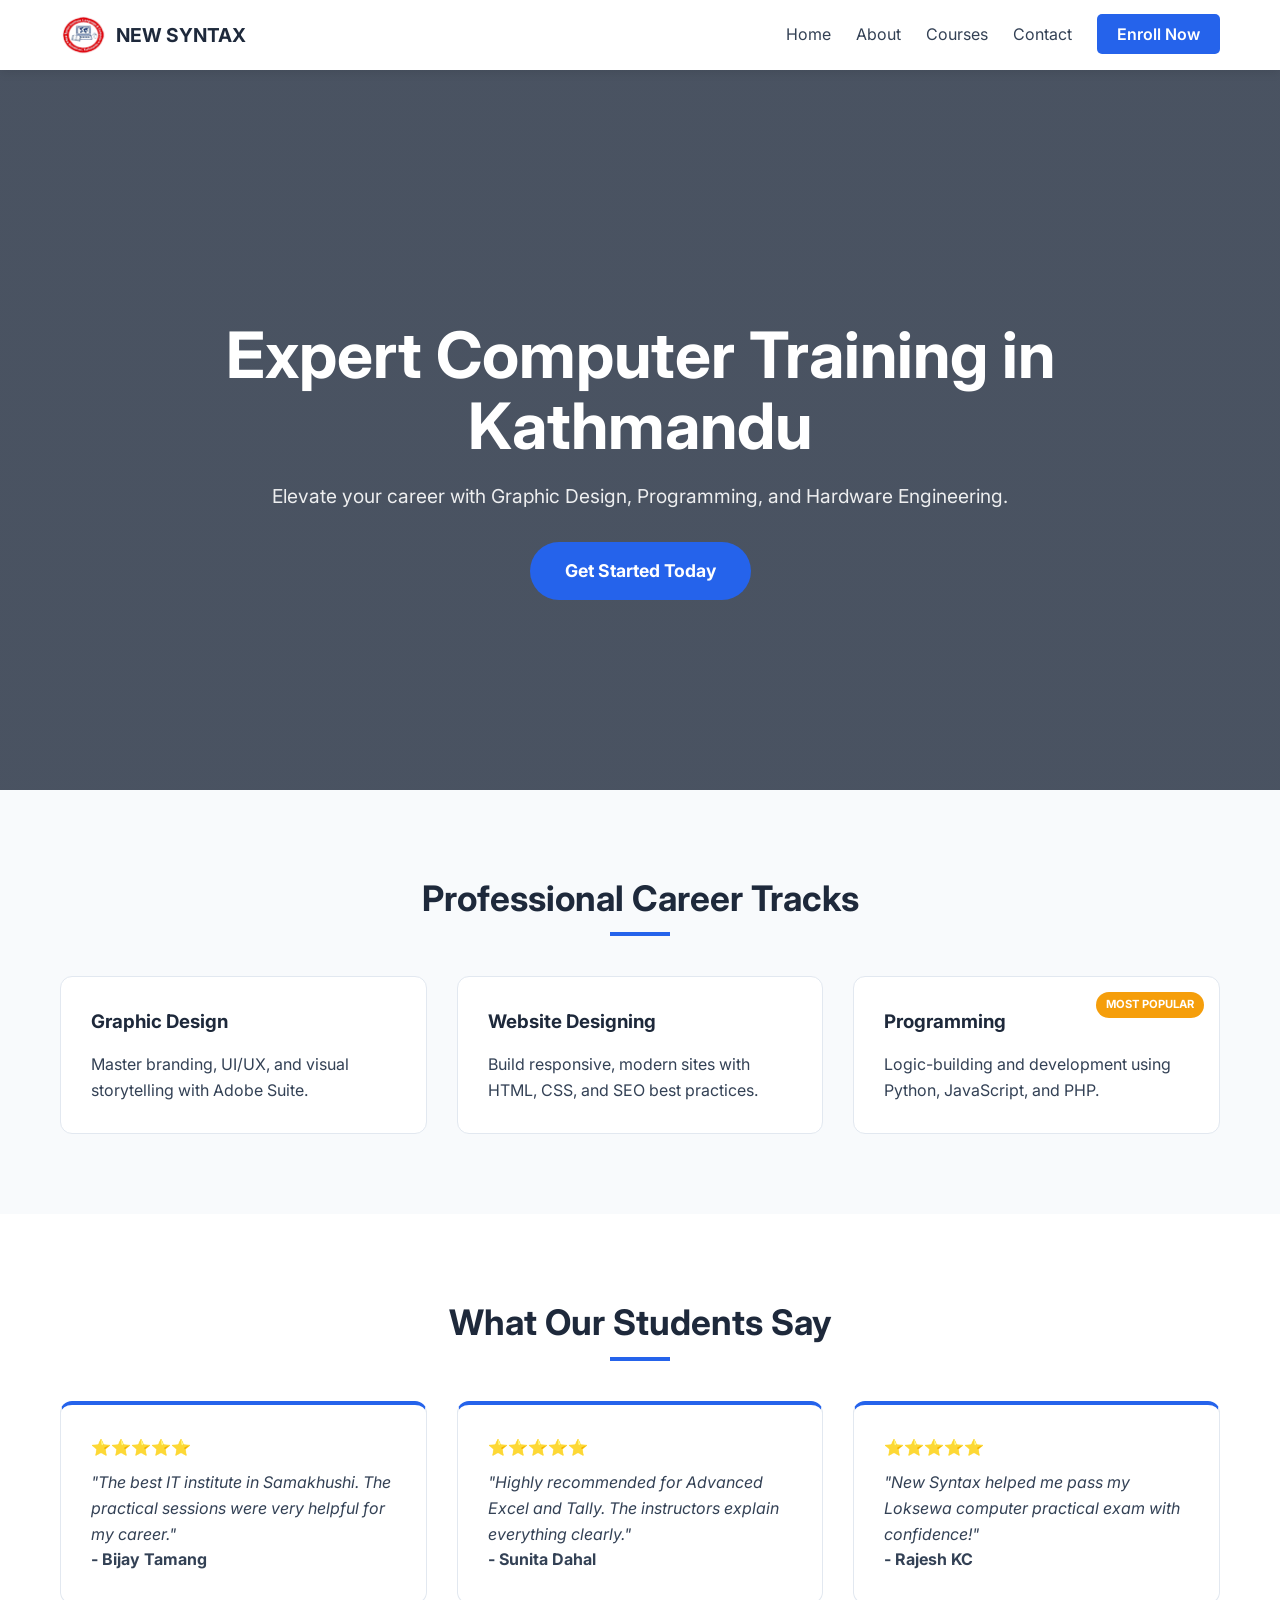
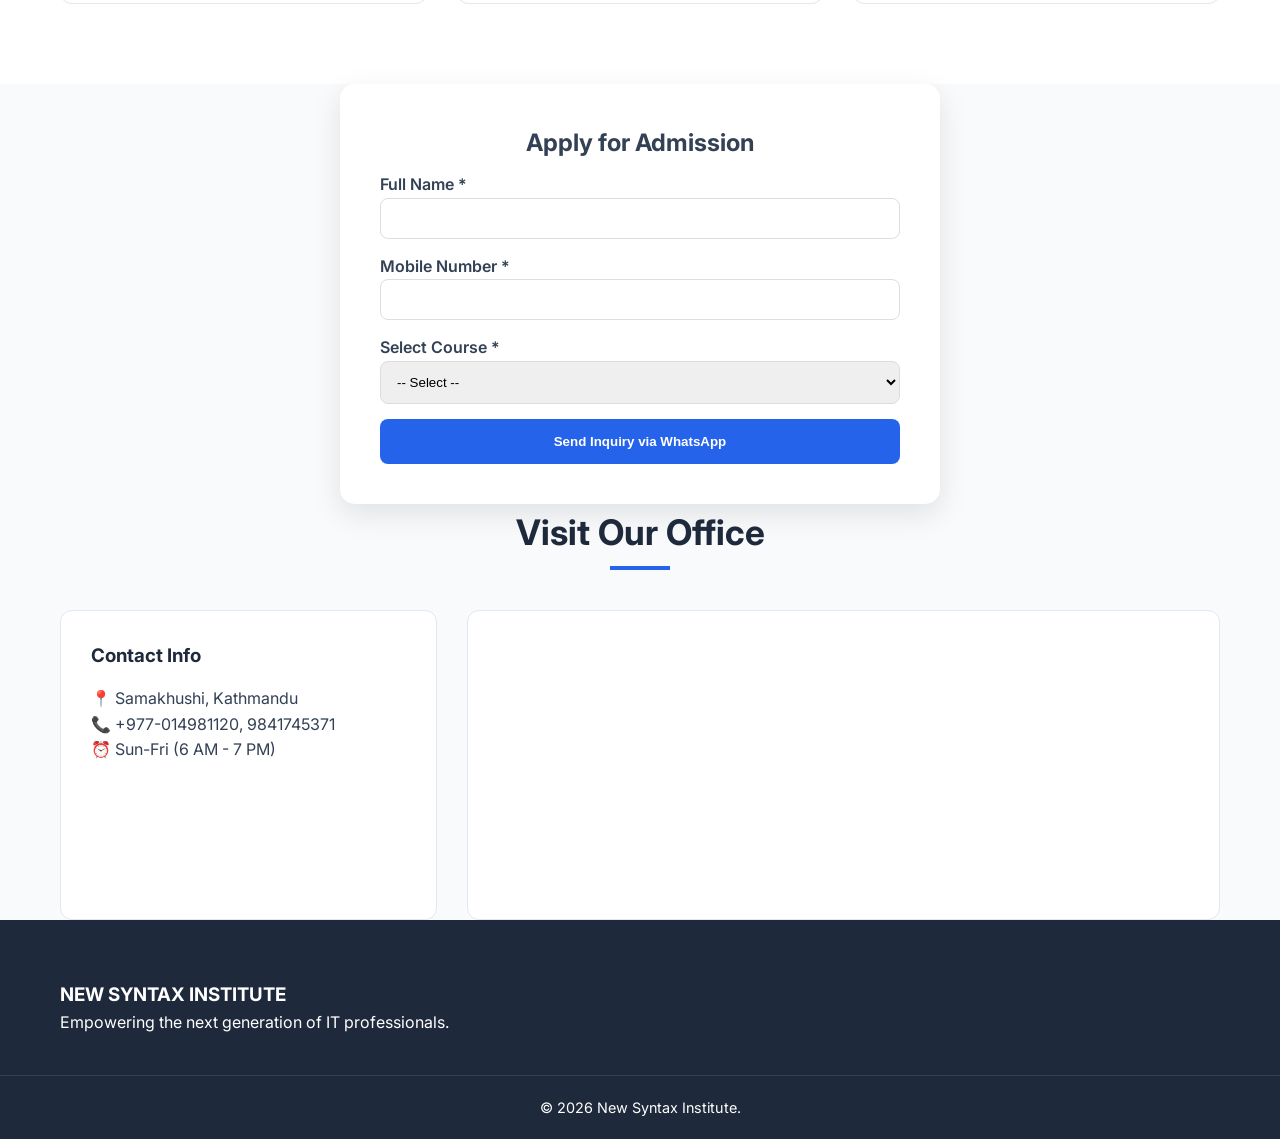
==== commit ce28e6e9: "Update index.html" ====
--- a/index.html
+++ b/index.html
@@ -60,6 +60,50 @@
         .nav-links a:hover { color: var(--primary); }
         .cta-nav { background: var(--primary); color: white !important; padding: 10px 20px; border-radius: 5px; font-weight: 600; }
 
+        /* HAMBURGER BUTTON STYLING */
+.menu-toggle {
+    display: none; /* Hidden on desktop */
+    flex-direction: column;
+    gap: 5px;
+    background: none;
+    border: none;
+    cursor: pointer;
+    padding: 10px;
+}
+
+.menu-toggle span {
+    display: block;
+    width: 25px;
+    height: 3px;
+    background-color: var(--secondary);
+    transition: 0.3s;
+}
+
+/* MOBILE MEDIA QUERY UPDATES */
+@media (max-width: 768px) {
+    .menu-toggle {
+        display: flex; /* Show on mobile */
+    }
+
+    .nav-links {
+        display: none; /* Hide default menu */
+        flex-direction: column;
+        position: absolute;
+        top: 100%;
+        left: 0;
+        width: 100%;
+        background: white;
+        padding: 20px;
+        box-shadow: 0 5px 10px rgba(0,0,0,0.1);
+        gap: 15px;
+        text-align: center;
+    }
+
+    /* This class will be added via JavaScript */
+    .nav-links.active {
+        display: flex;
+    }
+}
         /* HERO SECTION */
         .hero { 
             height: 80vh; 
@@ -106,22 +150,27 @@
 <body>
 
     <nav class="navbar">
-        <div class="container navbar-inner">
-            <a href="/" class="brand-identity">
-                <img src="logo.png" alt="New Syntax Institute Logo - Samakhushi Kathmandu" class="logo-img">
-                <span>NEW SYNTAX</span>
-            </a>
-            <ul class="nav-links">
-                <li><a href="#">Home</a></li>
-                <li><a href="#about">About</a></li>
-                <li><a href="#courses">Courses</a></li>
-                <li><a href="#reviews">Reviews</a></li>
-                <li><a href="#contact">Contact</a></li>
-                <li><a href="tel:+9779841745371" class="cta-nav">Enroll Now</a></li>
-            </ul>
-        </div>
-    </nav>
-
+    <div class="container navbar-inner">
+        <a href="/" class="brand-identity">
+            <img src="logo.png" alt="New Syntax Institute Logo" class="logo-img">
+            <span>NEW SYNTAX</span>
+        </a>
+        
+        <button class="menu-toggle" id="mobile-menu-btn">
+            <span></span>
+            <span></span>
+            <span></span>
+        </button>
+
+        <ul class="nav-links" id="nav-menu">
+            <li><a href="#">Home</a></li>
+            <li><a href="#about">About</a></li>
+            <li><a href="#courses">Courses</a></li>
+            <li><a href="#contact">Contact</a></li>
+            <li><a href="tel:+9779841745371" class="cta-nav">Enroll Now</a></li>
+        </ul>
+    </div>
+</nav>
     <header class="hero">
         <div class="container hero-content">
             <h1>Expert Computer Training in Kathmandu</h1>
@@ -249,5 +298,20 @@
         window.open(`https://wa.me/${myNumber}?text=${text}`, '_blank').focus();
     }
     </script>
+    <script>
+    const menuBtn = document.getElementById('mobile-menu-btn');
+    const navMenu = document.getElementById('nav-menu');
+
+    menuBtn.addEventListener('click', () => {
+        navMenu.classList.toggle('active');
+    });
+
+    // Close menu when a link is clicked
+    document.querySelectorAll('.nav-links a').forEach(link => {
+        link.addEventListener('click', () => {
+            navMenu.classList.remove('active');
+        });
+    });
+</script>
 </body>
 </html>
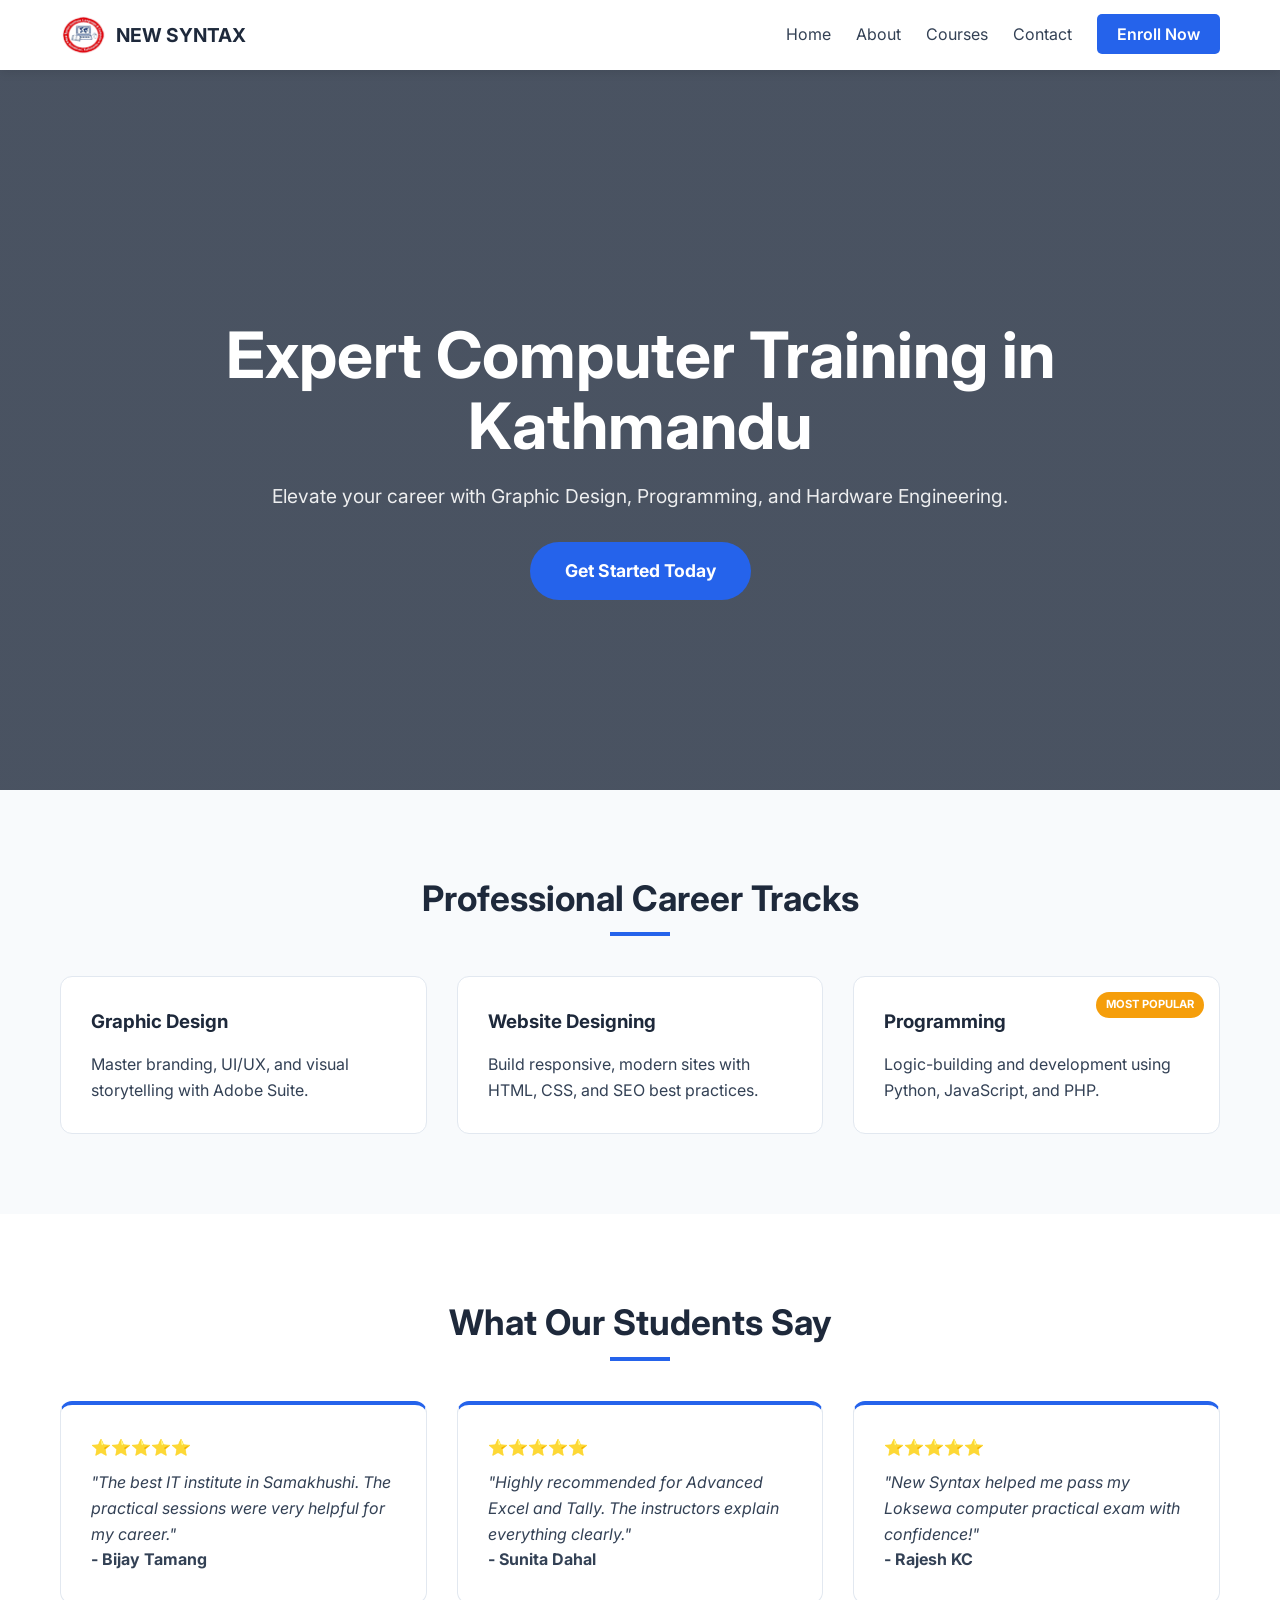
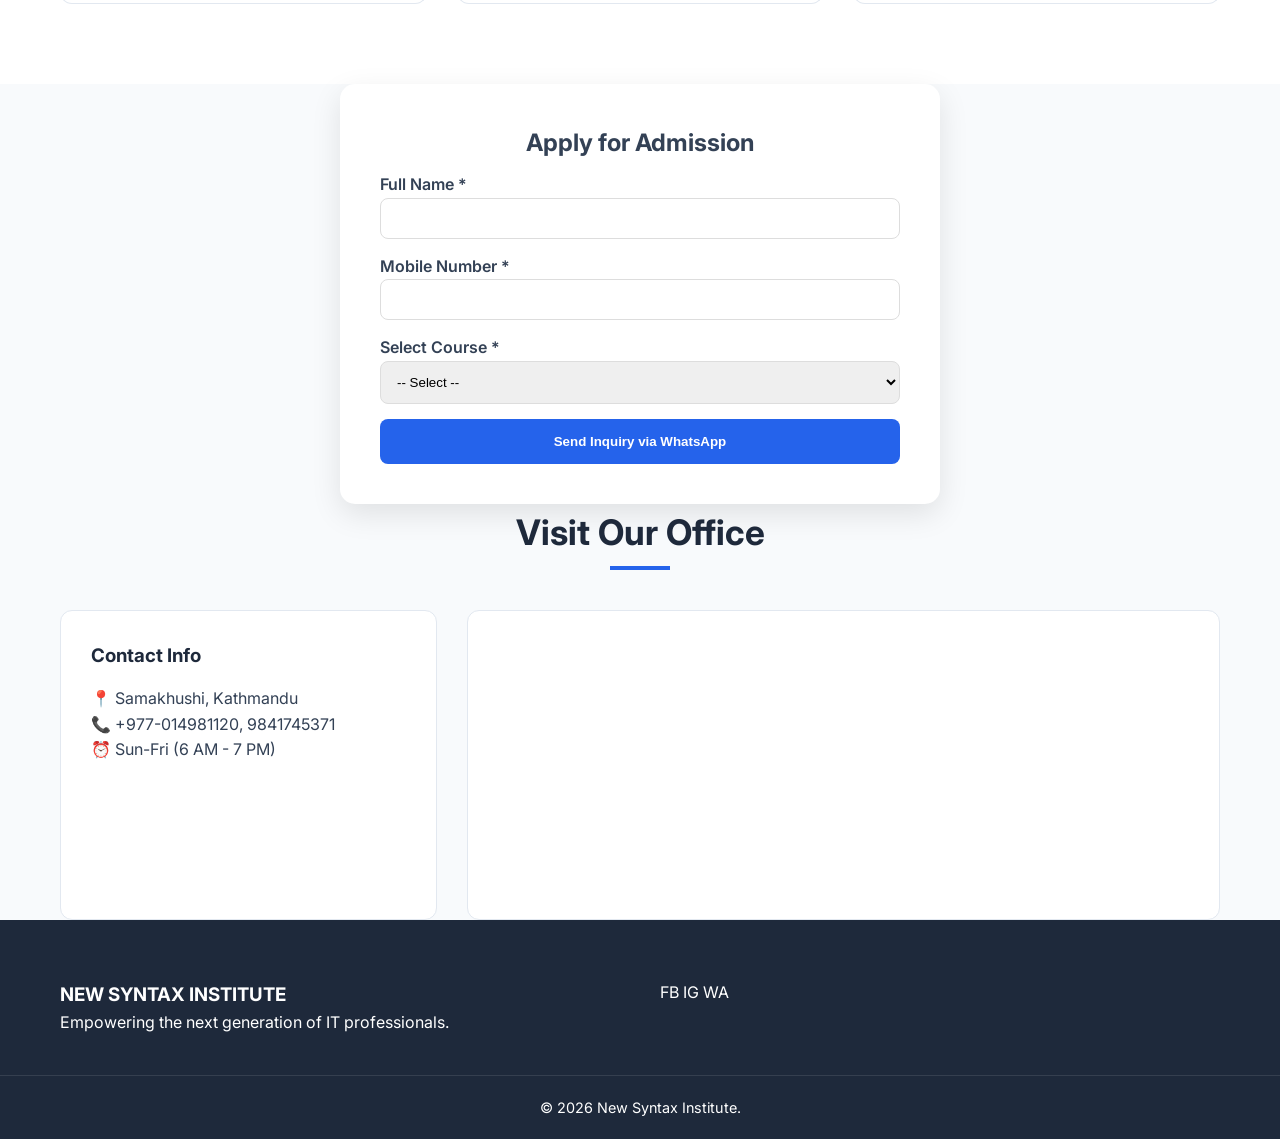
==== commit 98d5a966: "Update index.html" ====
--- a/index.html
+++ b/index.html
@@ -276,6 +276,11 @@
                 <h3>NEW SYNTAX INSTITUTE</h3>
                 <p>Empowering the next generation of IT professionals.</p>
             </div>
+            <div class="social-icons">
+                <a href="#">FB</a>
+                <a href="#">IG</a>
+                <a href="https://wa.me/9779841745371">WA</a>
+            </div>
         </div>
         <div class="footer-bottom">
             <p>© 2026 New Syntax Institute.</p>
@@ -286,7 +291,6 @@
         <a href="https://wa.me/9779841745371" class="footer-btn whatsapp">WhatsApp</a>
         <a href="tel:+9779841745371" class="footer-btn call">Call Now</a>
     </div>
-
     <script>
     function sendToWhatsApp(event) {
         event.preventDefault();
